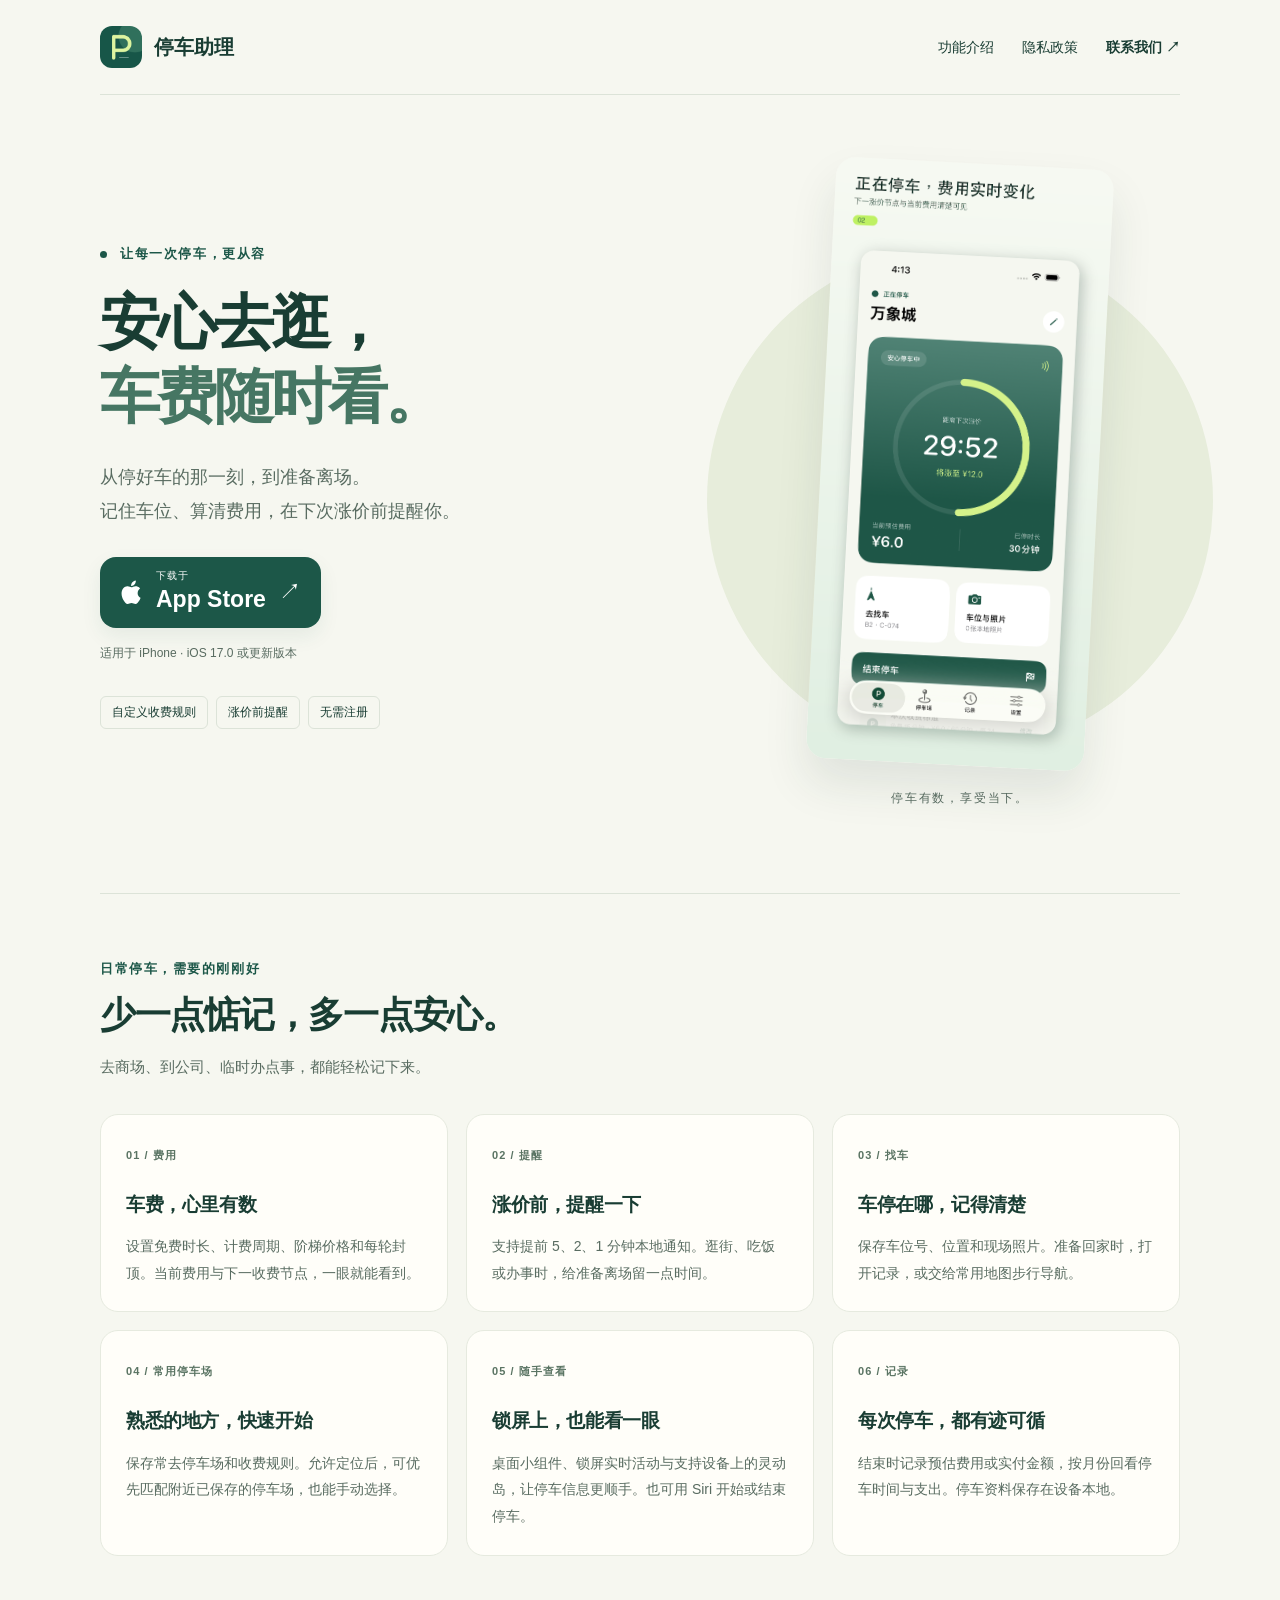
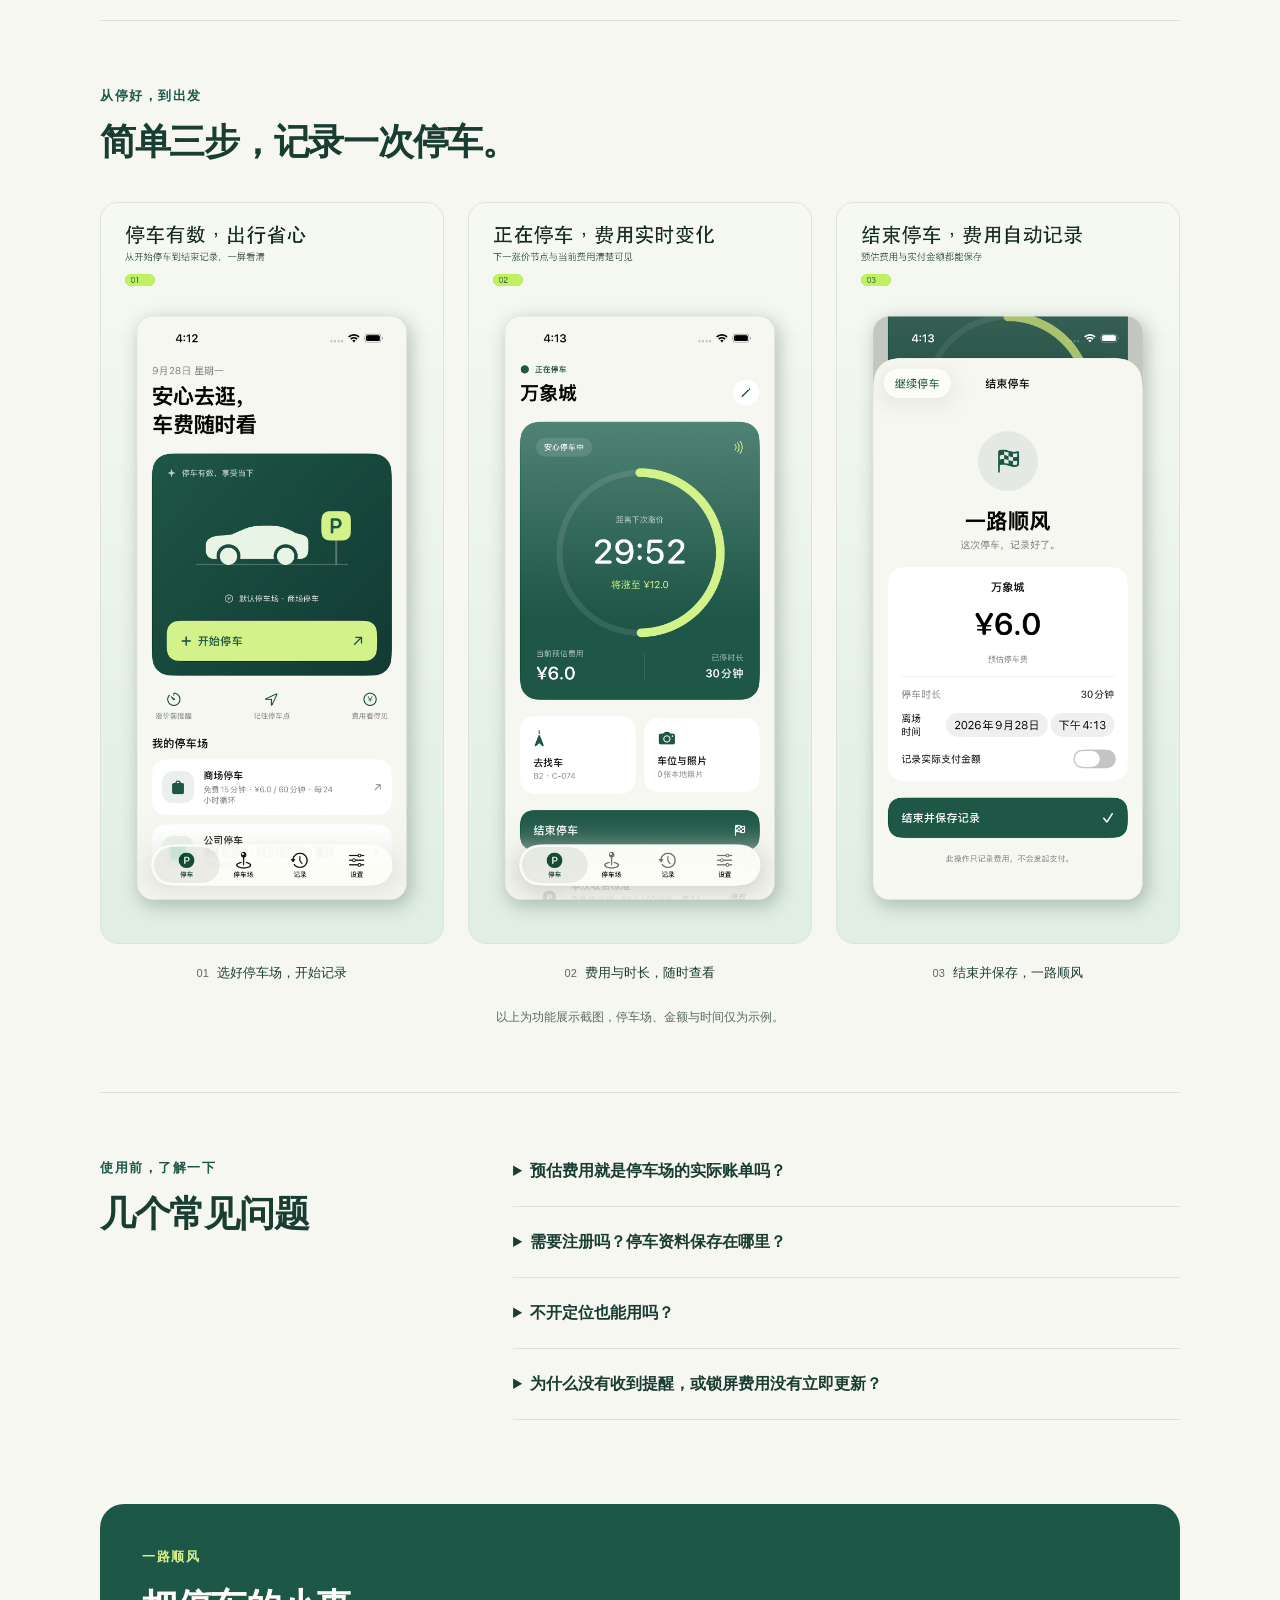
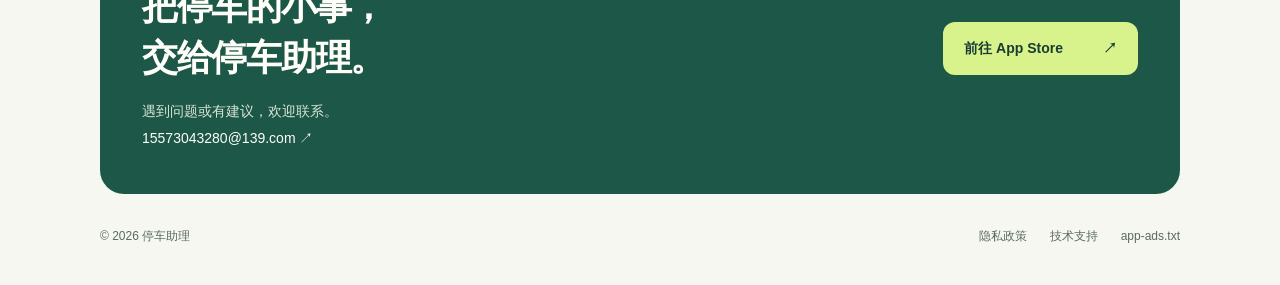
==== index.html @ af8eb661 "feat： 新增停车助理官网与隐私政策" ====
<!doctype html>
<html lang="zh-CN">
<head>
  <meta charset="utf-8">
  <meta name="viewport" content="width=device-width, initial-scale=1">
  <meta name="description" content="停车助理，安心去逛，车费随时看。自定义停车计费规则、涨价前提醒、车位照片、小组件与 Siri，让每一次停车更从容。">
  <meta name="theme-color" content="#1c5748">
  <meta name="apple-itunes-app" content="app-id=6817664872">
  <meta property="og:title" content="停车助理 · 安心去逛，车费随时看">
  <meta property="og:description" content="停车计时、车费估算、提前提醒与车位记录，一个清爽的小工具。">
  <meta property="og:type" content="website">
  <meta property="og:url" content="https://yu-sec.github.io/parkmate/">
  <meta property="og:image" content="https://yu-sec.github.io/parkmate/assets/app-icon.png">
  <link rel="canonical" href="https://yu-sec.github.io/parkmate/">
  <link rel="icon" type="image/png" href="assets/app-icon.png">
  <link rel="apple-touch-icon" href="assets/app-icon.png">
  <link rel="stylesheet" href="styles.css">
  <title>停车助理 · 安心去逛，车费随时看</title>
</head>
<body>
  <a class="skip-link" href="#main">跳转到主要内容</a>
  <header class="site-header wrap">
    <a class="brand" href="./" aria-label="停车助理首页">
      <img src="assets/app-icon.png" width="42" height="42" alt="">
      <span>停车助理</span>
    </a>
    <nav aria-label="主导航">
      <a class="features-link" href="#features">功能介绍</a>
      <a href="privacy.html">隐私政策</a>
      <a class="nav-contact" href="mailto:15573043280@139.com">联系我们 <span aria-hidden="true">↗</span></a>
    </nav>
  </header>

  <main id="main">
    <section class="hero wrap" aria-labelledby="hero-title">
      <div class="hero-copy">
        <p class="eyebrow"><span class="status-dot" aria-hidden="true"></span> 让每一次停车，更从容</p>
        <h1 id="hero-title">安心去逛，<br><span>车费随时看。</span></h1>
        <p class="hero-description">从停好车的那一刻，到准备离场。<br>记住车位、算清费用，在下次涨价前提醒你。</p>
        <a class="download-button" href="https://apps.apple.com/cn/app/id6817664872" aria-label="在 App Store 下载停车助理">
          <svg width="23" height="27" viewBox="0 0 24 28" fill="currentColor" aria-hidden="true"><path d="M18.4 14.4c0-3 2.5-4.5 2.6-4.6-1.4-2-3.6-2.3-4.4-2.3-1.9-.2-3.7 1.1-4.7 1.1-1 0-2.5-1.1-4.1-1-2.1 0-4 1.2-5.1 3-2.2 3.7-.6 9.3 1.5 12.3 1 1.5 2.2 3.1 3.8 3 1.5 0 2.1-1 4-1s2.5 1 4.1 1c1.7 0 2.7-1.5 3.7-3 1.2-1.7 1.7-3.4 1.7-3.5-.1 0-3.1-1.2-3.1-5ZM15.3 5.5c.8-1 1.4-2.5 1.2-4-1.2.1-2.7.9-3.6 1.9-.8.9-1.5 2.4-1.3 3.8 1.4.1 2.8-.7 3.7-1.7Z"/></svg>
          <span><small>下载于</small><strong>App Store</strong></span>
          <span class="button-arrow" aria-hidden="true">↗</span>
        </a>
        <p class="platform-note">适用于 iPhone · iOS 17.0 或更新版本</p>
        <div class="hero-tags" aria-label="产品特点"><span>自定义收费规则</span><span>涨价前提醒</span><span>无需注册</span></div>
      </div>
      <div class="hero-visual">
        <div class="visual-orbit" aria-hidden="true"></div>
        <img class="hero-screenshot" src="assets/parking-active.png" width="1242" height="2688" alt="停车助理界面：查看当前预估费用、已停时长和距离下一次涨价的倒计时" fetchpriority="high">
        <p class="visual-caption">停车有数，享受当下。</p>
      </div>
    </section>

    <section class="features-section wrap" id="features" aria-labelledby="features-title">
      <div class="section-heading"><p class="eyebrow">日常停车，需要的刚刚好</p><h2 id="features-title">少一点惦记，<br class="mobile-break">多一点安心。</h2><p>去商场、到公司、临时办点事，都能轻松记下来。</p></div>
      <div class="feature-grid">
        <article class="feature-card"><span class="feature-number">01 / 费用</span><h3>车费，心里有数</h3><p>设置免费时长、计费周期、阶梯价格和每轮封顶。当前费用与下一收费节点，一眼就能看到。</p></article>
        <article class="feature-card"><span class="feature-number">02 / 提醒</span><h3>涨价前，提醒一下</h3><p>支持提前 5、2、1 分钟本地通知。逛街、吃饭或办事时，给准备离场留一点时间。</p></article>
        <article class="feature-card"><span class="feature-number">03 / 找车</span><h3>车停在哪，记得清楚</h3><p>保存车位号、位置和现场照片。准备回家时，打开记录，或交给常用地图步行导航。</p></article>
        <article class="feature-card"><span class="feature-number">04 / 常用停车场</span><h3>熟悉的地方，快速开始</h3><p>保存常去停车场和收费规则。允许定位后，可优先匹配附近已保存的停车场，也能手动选择。</p></article>
        <article class="feature-card"><span class="feature-number">05 / 随手查看</span><h3>锁屏上，也能看一眼</h3><p>桌面小组件、锁屏实时活动与支持设备上的灵动岛，让停车信息更顺手。也可用 Siri 开始或结束停车。</p></article>
        <article class="feature-card"><span class="feature-number">06 / 记录</span><h3>每次停车，都有迹可循</h3><p>结束时记录预估费用或实付金额，按月份回看停车时间与支出。停车资料保存在设备本地。</p></article>
      </div>
    </section>

    <section class="screens-section wrap" aria-labelledby="screens-title">
      <div class="section-heading"><p class="eyebrow">从停好，到出发</p><h2 id="screens-title">简单三步，记录一次停车。</h2></div>
      <div class="screens-grid">
        <figure><img src="assets/parking-home.png" width="1242" height="2688" loading="lazy" alt="选择常用停车场并开始停车的应用界面"><figcaption><span>01</span> 选好停车场，开始记录</figcaption></figure>
        <figure><img src="assets/parking-active.png" width="1242" height="2688" loading="lazy" alt="停车中的费用估算与涨价倒计时界面"><figcaption><span>02</span> 费用与时长，随时查看</figcaption></figure>
        <figure><img src="assets/parking-finish.png" width="1242" height="2688" loading="lazy" alt="结束停车并保存费用记录的应用界面"><figcaption><span>03</span> 结束并保存，一路顺风</figcaption></figure>
      </div>
      <p class="section-note">以上为功能展示截图，停车场、金额与时间仅为示例。</p>
    </section>

    <section class="faq-section wrap" aria-labelledby="faq-title">
      <div class="section-heading"><p class="eyebrow">使用前，了解一下</p><h2 id="faq-title">几个常见问题</h2></div>
      <div class="faq-list">
        <details><summary>预估费用就是停车场的实际账单吗？</summary><p>费用根据你填写的规则计算，不接入停车场收费系统，也不会代扣停车费。请以现场收费标准和实际账单为准。会员优惠、昼夜分时等规则可能需要自行核对。</p></details>
        <details><summary>需要注册吗？停车资料保存在哪里？</summary><p>无需注册。停车场、停车记录、车位位置和照片保存在设备本地，部分数据通过本机共享容器供小组件使用。应用使用 Google AdMob 广告及友盟基础统计，相关数据处理请阅读<a href="privacy.html">隐私政策</a>。</p></details>
        <details><summary>不开定位也能用吗？</summary><p>可以手动选择停车场和填写车位。允许使用期间定位后，可匹配附近已保存的停车场并记录车位位置。应用不进行后台持续定位。</p></details>
        <details><summary>为什么没有收到提醒，或锁屏费用没有立即更新？</summary><p>请检查系统通知权限、应用内提醒设置以及专注模式。锁屏实时活动和桌面小组件由 iOS 调度，费用可能需要打开应用刷新；已停时长会继续显示。提醒仅作为辅助，请合理预留离场时间。</p></details>
      </div>
    </section>

    <section class="contact-section wrap" id="support" aria-labelledby="support-title">
      <div><p class="eyebrow">一路顺风</p><h2 id="support-title">把停车的小事，<br>交给停车助理。</h2><p>遇到问题或有建议，欢迎联系。</p><a class="contact-link" href="mailto:15573043280@139.com">15573043280@139.com <span aria-hidden="true">↗</span></a></div>
      <a class="light-button" href="https://apps.apple.com/cn/app/id6817664872">前往 App Store <span aria-hidden="true">↗</span></a>
    </section>
  </main>

  <footer class="site-footer wrap"><span>© 2026 停车助理</span><nav aria-label="页脚导航"><a href="privacy.html">隐私政策</a><a href="mailto:15573043280@139.com">技术支持</a><a href="https://yu-sec.github.io/app-ads.txt">app-ads.txt</a></nav></footer>
</body>
</html>
---- styles.css ----
:root {
  color-scheme: light;
  --canvas: #f6f7f0;
  --paper: #fffef9;
  --ink: #193d33;
  --green: #1c5748;
  --muted: #596c61;
  --lime: #d8f28c;
  --line: #dce3d8;
}

* { box-sizing: border-box; }
html { scroll-behavior: smooth; scroll-padding-top: 30px; }
body { margin: 0; background: var(--canvas); color: var(--ink); font-family: -apple-system, BlinkMacSystemFont, "PingFang SC", "Hiragino Sans GB", "Microsoft YaHei", sans-serif; line-height: 1.75; -webkit-font-smoothing: antialiased; }
img { display: block; max-width: 100%; height: auto; }
a { color: inherit; text-decoration: none; }
a:hover { text-decoration: underline; text-underline-offset: 5px; }
a:focus-visible, summary:focus-visible { outline: 3px solid #658e40; outline-offset: 6px; border-radius: 4px; }
::selection { background: var(--lime); color: var(--ink); }
.wrap { width: min(1080px, calc(100% - 64px)); margin-inline: auto; }
.skip-link { position: absolute; top: -100px; left: 20px; z-index: 10; padding: 10px 20px; background: var(--green); color: white; }
.skip-link:focus { top: 10px; }
.site-header { display: flex; align-items: center; justify-content: space-between; gap: 24px; padding-block: 26px; border-bottom: 1px solid var(--line); }
.brand { display: inline-flex; align-items: center; gap: 12px; font-size: 20px; font-weight: 700; white-space: nowrap; }
.brand img { width: 42px; height: 42px; border-radius: 12px; }
.site-header nav, .site-footer nav { display: flex; align-items: center; gap: 28px; font-size: 14px; }
.nav-contact { font-weight: 600; }
.hero { display: grid; grid-template-columns: 1.15fr 0.85fr; gap: 45px; align-items: center; padding-block: 68px 84px; }
.eyebrow { margin: 0 0 20px; font-size: 13px; font-weight: 600; letter-spacing: 0.12em; color: var(--green); }
.status-dot { display: inline-block; width: 7px; height: 7px; margin-right: 8px; border-radius: 50%; background: var(--green); }
h1, h2, h3, p { margin-top: 0; }
.hero h1 { margin-bottom: 25px; font-size: clamp(40px, 4.7vw, 62px); line-height: 1.24; letter-spacing: -0.05em; font-weight: 750; }
.hero h1 span { color: #467663; }
.hero-description { margin-bottom: 29px; font-size: 18px; color: var(--muted); line-height: 1.9; }
.download-button { display: inline-flex; gap: 13px; align-items: center; padding: 12px 20px; min-width: 216px; border-radius: 16px; background: var(--green); color: white; box-shadow: 0 8px 20px #1c574814; }
.download-button:hover, .light-button:hover { text-decoration: none; background: #284b3a; color: white; }
.download-button small { display: block; font-size: 10px; line-height: 1.4; letter-spacing: 0.12em; }
.download-button strong { display: block; font-size: 23px; line-height: 1.4; font-weight: 550; }
.button-arrow { margin-left: auto; font-size: 22px; }
.platform-note { margin: 15px 0 32px; color: var(--muted); font-size: 12px; }
.hero-tags { display: flex; flex-wrap: wrap; gap: 8px; }
.hero-tags span { border: 1px solid var(--line); padding: 5px 11px; border-radius: 6px; font-size: 12px; }
.hero-visual { position: relative; isolation: isolate; display: flex; flex-direction: column; align-items: center; }
.visual-orbit { position: absolute; z-index: -1; width: 115%; aspect-ratio: 1; top: 13%; border-radius: 50%; background: #e7eddb; }
.hero-screenshot { width: 278px; border-radius: 20px; transform: rotate(3deg); box-shadow: 0 25px 45px #193d331a; }
.visual-caption { margin: 23px 0 0; font-size: 12px; letter-spacing: 0.15em; color: var(--muted); }
.features-section, .screens-section, .faq-section { padding-block: 64px; border-top: 1px solid var(--line); }
.section-heading { margin-bottom: 34px; }
.section-heading .eyebrow { margin-bottom: 10px; }
h2 { margin-bottom: 13px; font-size: clamp(25px, 3vw, 36px); letter-spacing: -0.035em; line-height: 1.4; }
.section-heading > p:last-child { margin-bottom: 0; color: var(--muted); font-size: 15px; }
.mobile-break { display: none; }
.feature-grid { display: grid; grid-template-columns: repeat(3, 1fr); gap: 18px; }
.feature-card { background: var(--paper); border: 1px solid #e6eadf; border-radius: 18px; padding: 25px; }
.feature-number { font-size: 11px; font-weight: 650; letter-spacing: 0.1em; color: #5a7463; }
.feature-card h3 { margin: 20px 0 12px; font-size: 19px; letter-spacing: -0.02em; }
.feature-card p { margin: 0; color: var(--muted); font-size: 14px; line-height: 1.9; }
.screens-grid { display: grid; grid-template-columns: repeat(3, 1fr); gap: 24px; }
figure { margin: 0; min-width: 0; }
.screens-grid img { width: 100%; border-radius: 18px; border: 1px solid var(--line); }
figcaption { margin-top: 18px; font-size: 13px; text-align: center; }
figcaption span { margin-right: 5px; color: var(--muted); font-size: 11px; }
.section-note { margin: 22px 0 0; font-size: 12px; color: var(--muted); text-align: center; }
.faq-section { display: grid; grid-template-columns: 0.7fr 1.3fr; gap: 54px; }
.faq-list details { border-bottom: 1px solid var(--line); padding-block: 21px; }
.faq-list details:first-child { padding-top: 0; }
summary { cursor: pointer; font-weight: 600; font-size: 16px; padding-right: 12px; }
.faq-list details p { margin: 15px 0 0; color: var(--muted); font-size: 14px; }
.faq-list details a, .policy a:not(.back-link):not(.policy-toc a) { text-decoration: underline; text-underline-offset: 3px; }
.contact-section { margin-top: 20px; padding: 42px; border-radius: 24px; display: flex; align-items: center; justify-content: space-between; gap: 24px; background: var(--green); color: var(--paper); }
.contact-section .eyebrow { color: var(--lime); margin-bottom: 14px; }
.contact-section h2 { margin-bottom: 16px; }
.contact-section p:not(.eyebrow) { margin-bottom: 0; color: #d7e5d8; font-size: 14px; }
.contact-link { font-size: 14px; overflow-wrap: anywhere; }
.light-button { display: inline-flex; align-items: center; gap: 40px; white-space: nowrap; background: var(--lime); color: var(--ink); border-radius: 12px; padding: 14px 21px; font-size: 14px; font-weight: 600; }
.site-footer { display: flex; align-items: center; justify-content: space-between; gap: 20px; padding-block: 32px 38px; color: var(--muted); font-size: 12px; }
.site-footer nav { gap: 23px; font-size: 12px; }
.policy { max-width: 790px; padding-block: 45px 40px; }
.back-link { display: inline-block; margin-bottom: 28px; font-size: 14px; color: var(--green); }
.policy h1 { font-size: clamp(32px, 5vw, 43px); letter-spacing: -0.04em; line-height: 1.4; margin-bottom: 12px; }
.policy-date { color: var(--muted); font-size: 13px; }
.policy-intro { padding: 24px; border-radius: 16px; background: #eaf0e2; margin-block: 26px; }
.policy-intro p:last-child { margin-bottom: 0; }
.policy p, .policy li { font-size: 15px; line-height: 1.95; }
.policy ul, .policy ol { padding-left: 23px; }
.policy li { margin-block: 8px; }
.policy h2 { margin: 42px 0 14px; font-size: 23px; }
.policy h3 { font-size: 17px; margin: 22px 0 10px; }
.policy-toc { padding: 20px 24px; border: 1px solid var(--line); border-radius: 14px; }
.policy-toc p { font-weight: 600; margin-bottom: 10px; }
.policy-toc ol { margin: 0; columns: 2; column-gap: 25px; }
.policy-toc li { margin: 3px 0; font-size: 14px; break-inside: avoid; }
.policy .policy-note { border-left: 3px solid #84a471; padding: 13px 18px; background: #eaf0e2; }

@media (max-width: 820px) {
  .hero { gap: 25px; padding-top: 52px; }
  .hero-screenshot { width: 238px; }
  .hero-description { font-size: 16px; }
  .feature-grid { grid-template-columns: repeat(2, 1fr); }
  .faq-section { gap: 30px; }
  .screens-grid { gap: 16px; }
  figcaption { font-size: 12px; }
}

@media (max-width: 600px) {
  .wrap { width: calc(100% - 40px); }
  .site-header { padding-block: 19px; gap: 15px; }
  .brand { font-size: 17px; gap: 9px; }
  .brand img { width: 35px; height: 35px; border-radius: 10px; }
  .site-header nav { gap: 16px; font-size: 12px; }
  .features-link, .nav-contact { display: none; }
  .hero { grid-template-columns: 1fr; padding-block: 48px 52px; gap: 43px; }
  .hero h1 { font-size: 44px; }
  .hero-description { font-size: 16px; }
  .hero-screenshot { width: 245px; }
  .visual-orbit { width: min(100%, 345px); }
  .hero-visual { padding-inline: 15px; }
  .eyebrow { font-size: 11px; }
  .features-section, .screens-section, .faq-section { padding-block: 44px; }
  .feature-grid { grid-template-columns: 1fr; gap: 12px; }
  .feature-card { padding: 23px; }
  .feature-card h3 { margin-top: 11px; }
  .screens-grid { grid-template-columns: 1fr; gap: 33px; max-width: 300px; margin-inline: auto; }
  figcaption { font-size: 14px; margin-top: 12px; }
  .faq-section { grid-template-columns: 1fr; gap: 5px; }
  .faq-section .section-heading { margin-bottom: 20px; }
  .contact-section { padding: 29px 25px; flex-direction: column; align-items: flex-start; gap: 25px; border-radius: 20px; }
  .contact-section h2 { font-size: 29px; }
  .site-footer { align-items: flex-start; flex-direction: column; gap: 12px; padding-block: 26px; }
  .site-footer nav { gap: 22px; }
  .policy { padding-top: 29px; }
  .policy-intro { padding: 20px; }
  .policy-toc ol { columns: 1; }
}

@media (prefers-reduced-motion: reduce) {
  html { scroll-behavior: auto; }
}
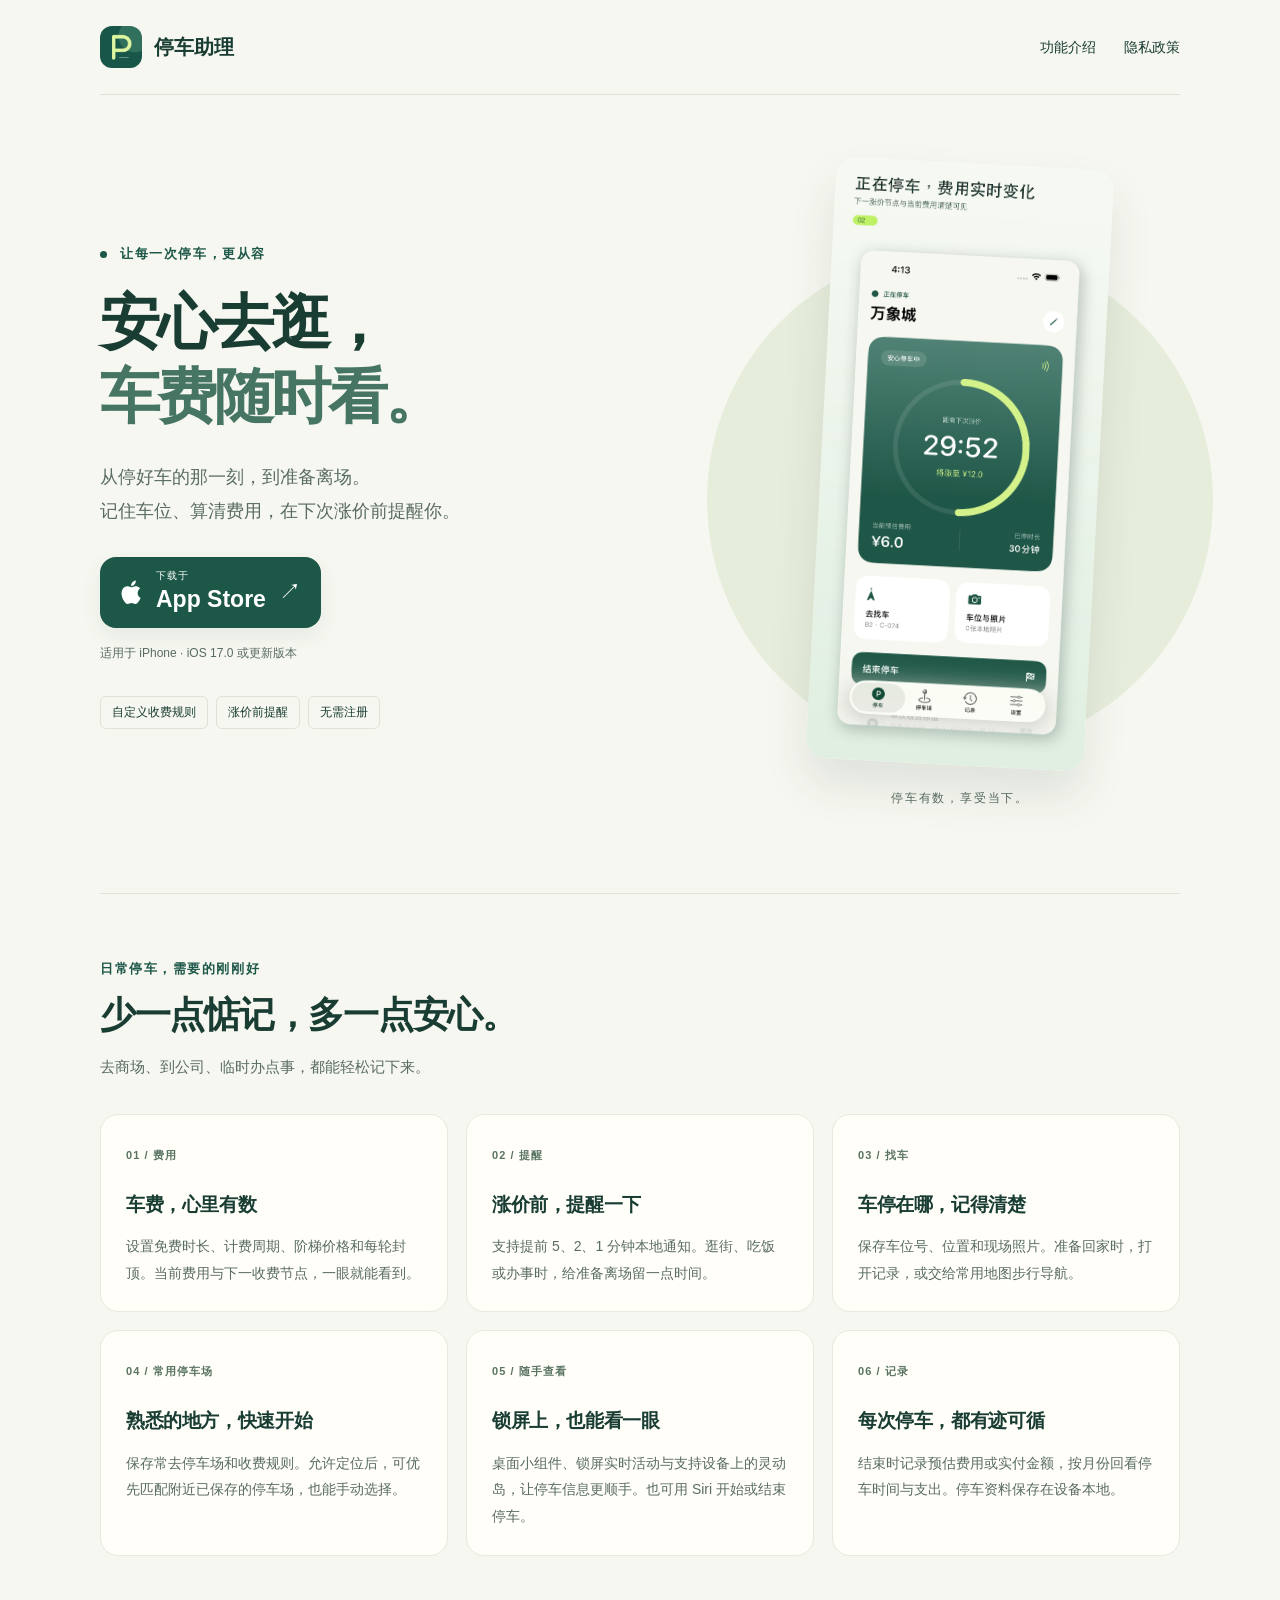
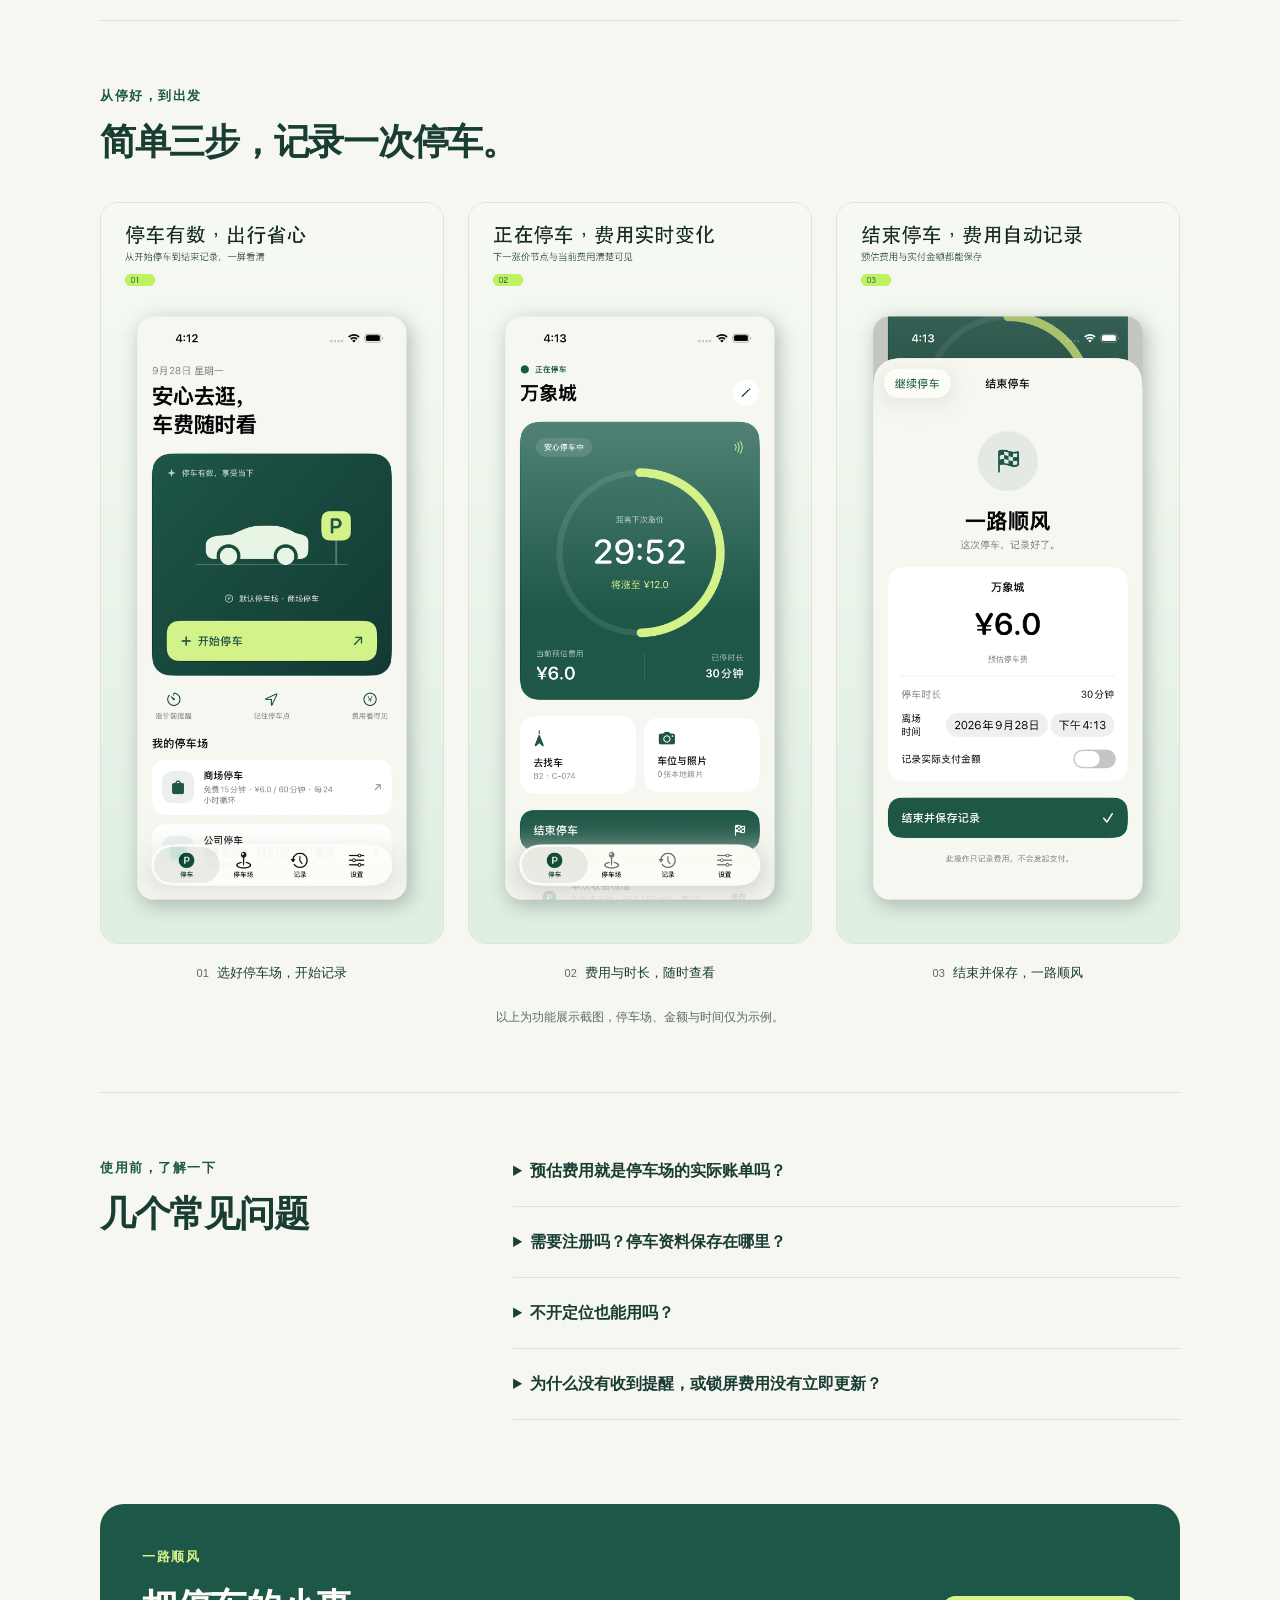
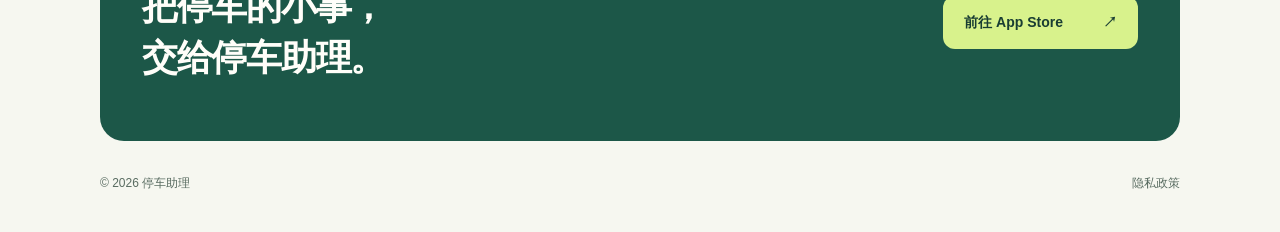
==== commit 6104c4bb: "remove： 移除网站联系入口与广告声明链接" ====
--- a/index.html
+++ b/index.html
@@ -27,7 +27,6 @@
     <nav aria-label="主导航">
       <a class="features-link" href="#features">功能介绍</a>
       <a href="privacy.html">隐私政策</a>
-      <a class="nav-contact" href="mailto:15573043280@139.com">联系我们 <span aria-hidden="true">↗</span></a>
     </nav>
   </header>
 
@@ -74,7 +73,7 @@
       <p class="section-note">以上为功能展示截图，停车场、金额与时间仅为示例。</p>
     </section>
 
-    <section class="faq-section wrap" aria-labelledby="faq-title">
+    <section class="faq-section wrap" id="faq" aria-labelledby="faq-title">
       <div class="section-heading"><p class="eyebrow">使用前，了解一下</p><h2 id="faq-title">几个常见问题</h2></div>
       <div class="faq-list">
         <details><summary>预估费用就是停车场的实际账单吗？</summary><p>费用根据你填写的规则计算，不接入停车场收费系统，也不会代扣停车费。请以现场收费标准和实际账单为准。会员优惠、昼夜分时等规则可能需要自行核对。</p></details>
@@ -84,12 +83,12 @@
       </div>
     </section>
 
-    <section class="contact-section wrap" id="support" aria-labelledby="support-title">
-      <div><p class="eyebrow">一路顺风</p><h2 id="support-title">把停车的小事，<br>交给停车助理。</h2><p>遇到问题或有建议，欢迎联系。</p><a class="contact-link" href="mailto:15573043280@139.com">15573043280@139.com <span aria-hidden="true">↗</span></a></div>
+    <section class="download-section wrap" id="download" aria-labelledby="download-title">
+      <div><p class="eyebrow">一路顺风</p><h2 id="download-title">把停车的小事，<br>交给停车助理。</h2></div>
       <a class="light-button" href="https://apps.apple.com/cn/app/id6817664872">前往 App Store <span aria-hidden="true">↗</span></a>
     </section>
   </main>
 
-  <footer class="site-footer wrap"><span>© 2026 停车助理</span><nav aria-label="页脚导航"><a href="privacy.html">隐私政策</a><a href="mailto:15573043280@139.com">技术支持</a><a href="https://yu-sec.github.io/app-ads.txt">app-ads.txt</a></nav></footer>
+  <footer class="site-footer wrap"><span>© 2026 停车助理</span><nav aria-label="页脚导航"><a href="privacy.html">隐私政策</a></nav></footer>
 </body>
 </html>
--- a/styles.css
+++ b/styles.css
@@ -24,7 +24,6 @@
 .brand { display: inline-flex; align-items: center; gap: 12px; font-size: 20px; font-weight: 700; white-space: nowrap; }
 .brand img { width: 42px; height: 42px; border-radius: 12px; }
 .site-header nav, .site-footer nav { display: flex; align-items: center; gap: 28px; font-size: 14px; }
-.nav-contact { font-weight: 600; }
 .hero { display: grid; grid-template-columns: 1.15fr 0.85fr; gap: 45px; align-items: center; padding-block: 68px 84px; }
 .eyebrow { margin: 0 0 20px; font-size: 13px; font-weight: 600; letter-spacing: 0.12em; color: var(--green); }
 .status-dot { display: inline-block; width: 7px; height: 7px; margin-right: 8px; border-radius: 50%; background: var(--green); }
@@ -67,11 +66,9 @@
 summary { cursor: pointer; font-weight: 600; font-size: 16px; padding-right: 12px; }
 .faq-list details p { margin: 15px 0 0; color: var(--muted); font-size: 14px; }
 .faq-list details a, .policy a:not(.back-link):not(.policy-toc a) { text-decoration: underline; text-underline-offset: 3px; }
-.contact-section { margin-top: 20px; padding: 42px; border-radius: 24px; display: flex; align-items: center; justify-content: space-between; gap: 24px; background: var(--green); color: var(--paper); }
-.contact-section .eyebrow { color: var(--lime); margin-bottom: 14px; }
-.contact-section h2 { margin-bottom: 16px; }
-.contact-section p:not(.eyebrow) { margin-bottom: 0; color: #d7e5d8; font-size: 14px; }
-.contact-link { font-size: 14px; overflow-wrap: anywhere; }
+.download-section { margin-top: 20px; padding: 42px; border-radius: 24px; display: flex; align-items: center; justify-content: space-between; gap: 24px; background: var(--green); color: var(--paper); }
+.download-section .eyebrow { color: var(--lime); margin-bottom: 14px; }
+.download-section h2 { margin-bottom: 16px; }
 .light-button { display: inline-flex; align-items: center; gap: 40px; white-space: nowrap; background: var(--lime); color: var(--ink); border-radius: 12px; padding: 14px 21px; font-size: 14px; font-weight: 600; }
 .site-footer { display: flex; align-items: center; justify-content: space-between; gap: 20px; padding-block: 32px 38px; color: var(--muted); font-size: 12px; }
 .site-footer nav { gap: 23px; font-size: 12px; }
@@ -108,7 +105,7 @@
   .brand { font-size: 17px; gap: 9px; }
   .brand img { width: 35px; height: 35px; border-radius: 10px; }
   .site-header nav { gap: 16px; font-size: 12px; }
-  .features-link, .nav-contact { display: none; }
+  .features-link { display: none; }
   .hero { grid-template-columns: 1fr; padding-block: 48px 52px; gap: 43px; }
   .hero h1 { font-size: 44px; }
   .hero-description { font-size: 16px; }
@@ -124,8 +121,8 @@
   figcaption { font-size: 14px; margin-top: 12px; }
   .faq-section { grid-template-columns: 1fr; gap: 5px; }
   .faq-section .section-heading { margin-bottom: 20px; }
-  .contact-section { padding: 29px 25px; flex-direction: column; align-items: flex-start; gap: 25px; border-radius: 20px; }
-  .contact-section h2 { font-size: 29px; }
+  .download-section { padding: 29px 25px; flex-direction: column; align-items: flex-start; gap: 25px; border-radius: 20px; }
+  .download-section h2 { font-size: 29px; }
   .site-footer { align-items: flex-start; flex-direction: column; gap: 12px; padding-block: 26px; }
   .site-footer nav { gap: 22px; }
   .policy { padding-top: 29px; }
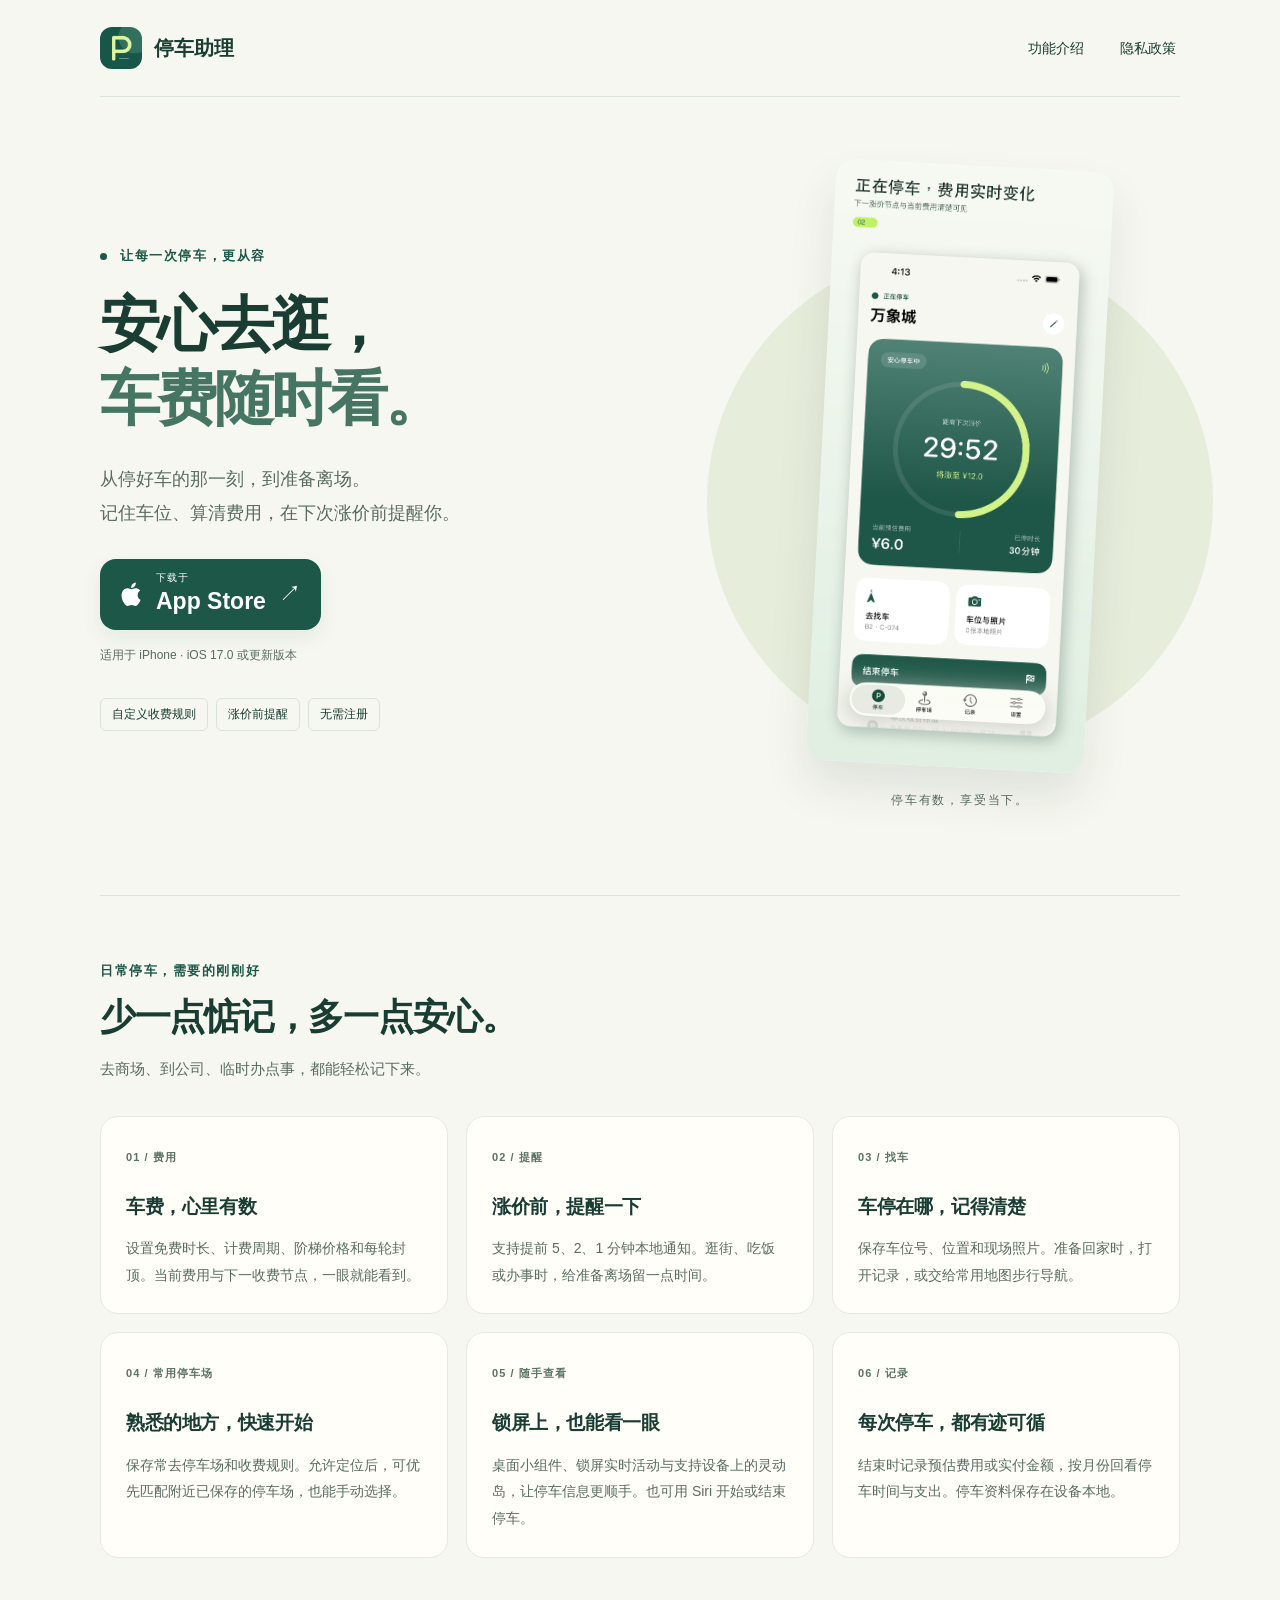
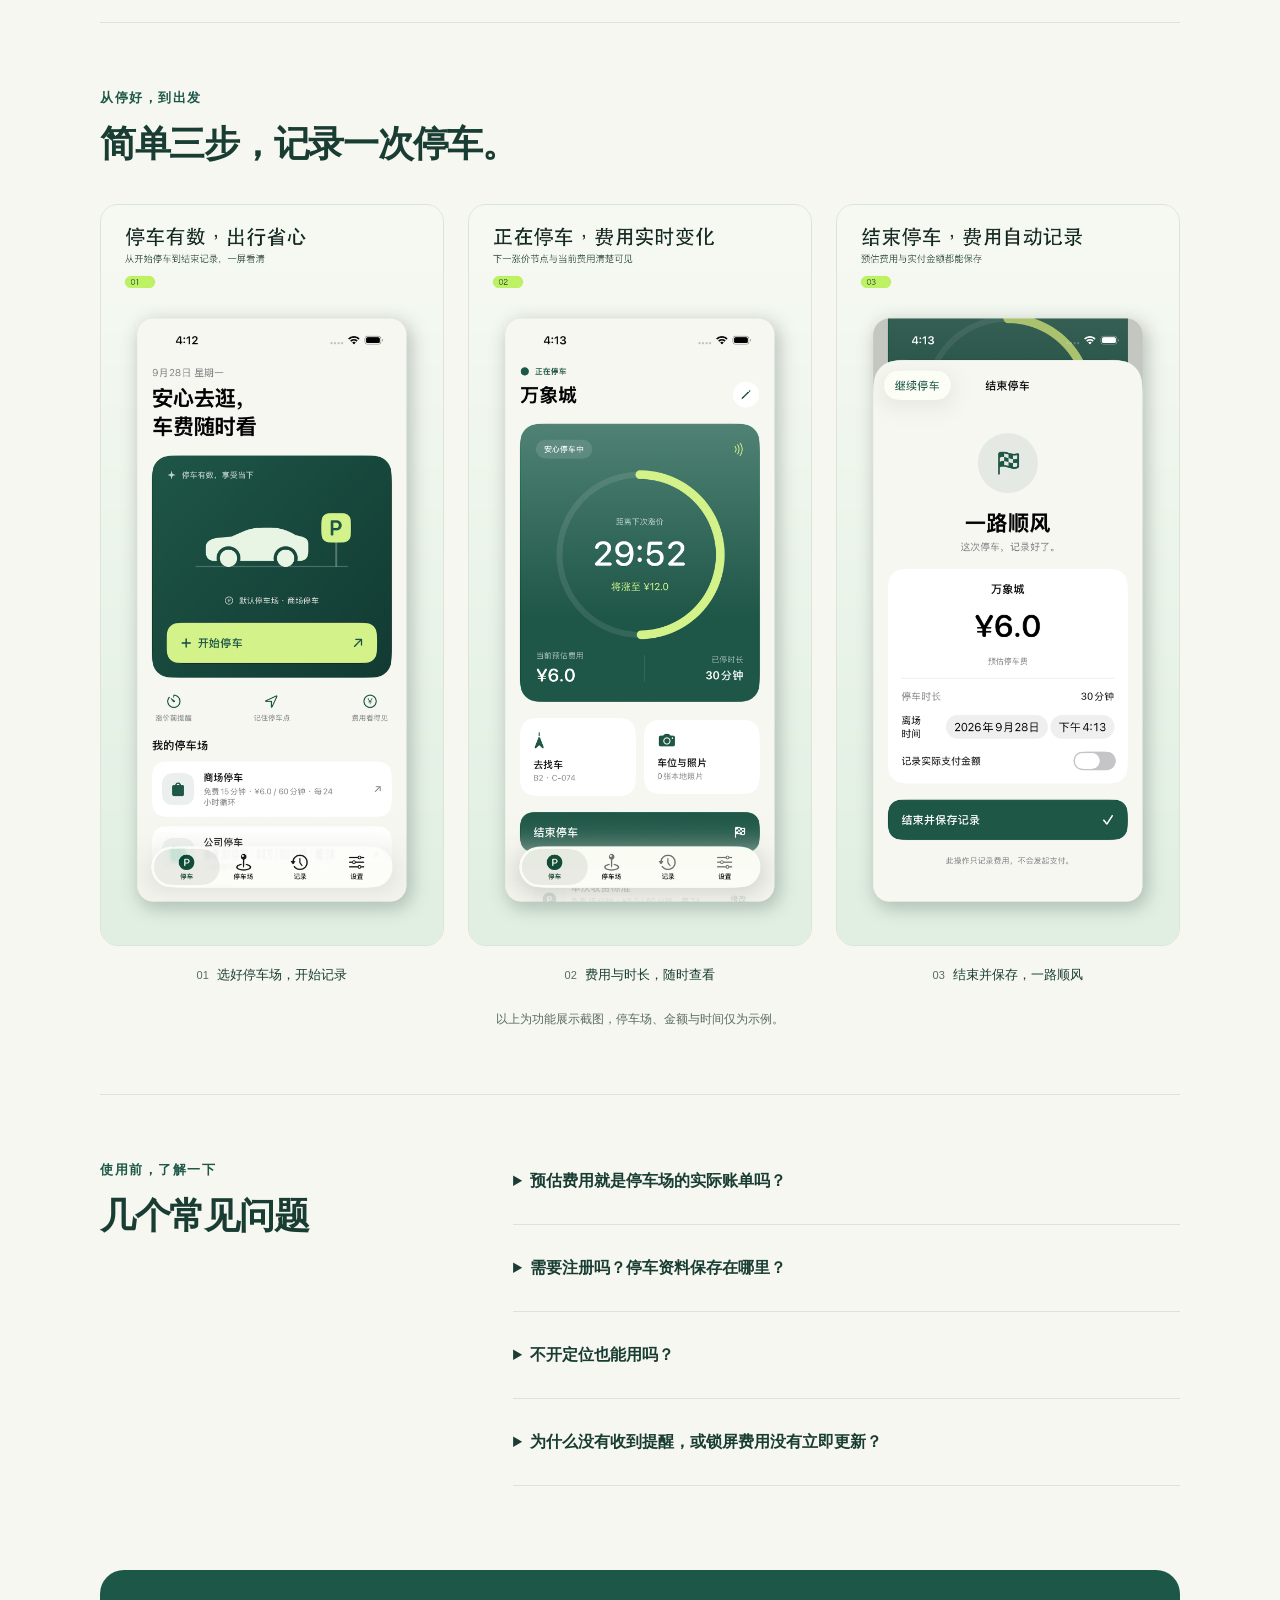
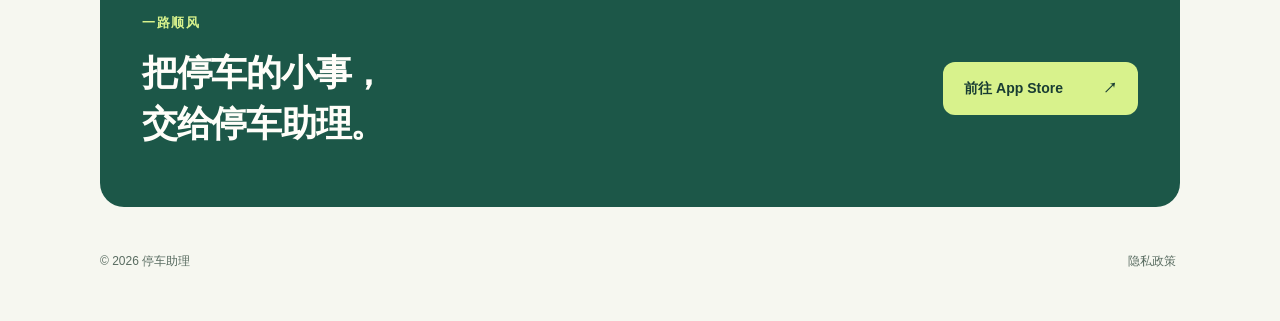
==== commit 657d9a64: "fix： 优化官网移动端布局与触控体验" ====
--- a/index.html
+++ b/index.html
@@ -2,7 +2,7 @@
 <html lang="zh-CN">
 <head>
   <meta charset="utf-8">
-  <meta name="viewport" content="width=device-width, initial-scale=1">
+  <meta name="viewport" content="width=device-width, initial-scale=1, viewport-fit=cover">
   <meta name="description" content="停车助理，安心去逛，车费随时看。自定义停车计费规则、涨价前提醒、车位照片、小组件与 Siri，让每一次停车更从容。">
   <meta name="theme-color" content="#1c5748">
   <meta name="apple-itunes-app" content="app-id=6817664872">
@@ -65,7 +65,8 @@
 
     <section class="screens-section wrap" aria-labelledby="screens-title">
       <div class="section-heading"><p class="eyebrow">从停好，到出发</p><h2 id="screens-title">简单三步，记录一次停车。</h2></div>
-      <div class="screens-grid">
+      <p class="screens-hint" id="screens-hint">左右滑动，查看完整流程 <span aria-hidden="true">↔</span></p>
+      <div class="screens-grid" tabindex="0" role="region" aria-label="应用截图" aria-describedby="screens-hint">
         <figure><img src="assets/parking-home.png" width="1242" height="2688" loading="lazy" alt="选择常用停车场并开始停车的应用界面"><figcaption><span>01</span> 选好停车场，开始记录</figcaption></figure>
         <figure><img src="assets/parking-active.png" width="1242" height="2688" loading="lazy" alt="停车中的费用估算与涨价倒计时界面"><figcaption><span>02</span> 费用与时长，随时查看</figcaption></figure>
         <figure><img src="assets/parking-finish.png" width="1242" height="2688" loading="lazy" alt="结束停车并保存费用记录的应用界面"><figcaption><span>03</span> 结束并保存，一路顺风</figcaption></figure>
--- a/styles.css
+++ b/styles.css
@@ -10,12 +10,12 @@
 }
 
 * { box-sizing: border-box; }
-html { scroll-behavior: smooth; scroll-padding-top: 30px; }
-body { margin: 0; background: var(--canvas); color: var(--ink); font-family: -apple-system, BlinkMacSystemFont, "PingFang SC", "Hiragino Sans GB", "Microsoft YaHei", sans-serif; line-height: 1.75; -webkit-font-smoothing: antialiased; }
+html { scroll-behavior: smooth; scroll-padding-top: 30px; -webkit-text-size-adjust: 100%; text-size-adjust: 100%; }
+body { margin: 0; padding-inline: env(safe-area-inset-left) env(safe-area-inset-right); background: var(--canvas); color: var(--ink); font-family: -apple-system, BlinkMacSystemFont, "PingFang SC", "Hiragino Sans GB", "Microsoft YaHei", sans-serif; line-height: 1.75; -webkit-font-smoothing: antialiased; overflow-wrap: break-word; }
 img { display: block; max-width: 100%; height: auto; }
 a { color: inherit; text-decoration: none; }
 a:hover { text-decoration: underline; text-underline-offset: 5px; }
-a:focus-visible, summary:focus-visible { outline: 3px solid #658e40; outline-offset: 6px; border-radius: 4px; }
+a:focus-visible, summary:focus-visible, .screens-grid:focus-visible { outline: 3px solid #658e40; outline-offset: 4px; border-radius: 4px; }
 ::selection { background: var(--lime); color: var(--ink); }
 .wrap { width: min(1080px, calc(100% - 64px)); margin-inline: auto; }
 .skip-link { position: absolute; top: -100px; left: 20px; z-index: 10; padding: 10px 20px; background: var(--green); color: white; }
@@ -24,7 +24,10 @@
 .brand { display: inline-flex; align-items: center; gap: 12px; font-size: 20px; font-weight: 700; white-space: nowrap; }
 .brand img { width: 42px; height: 42px; border-radius: 12px; }
 .site-header nav, .site-footer nav { display: flex; align-items: center; gap: 28px; font-size: 14px; }
-.hero { display: grid; grid-template-columns: 1.15fr 0.85fr; gap: 45px; align-items: center; padding-block: 68px 84px; }
+.site-header a, .site-footer a { display: inline-flex; align-items: center; min-height: 44px; }
+.site-header nav a, .site-footer nav a { justify-content: center; min-width: 44px; padding-inline: 4px; }
+.hero { display: grid; grid-template-columns: minmax(0, 1.15fr) minmax(0, 0.85fr); gap: 45px; align-items: center; padding-block: 68px 84px; }
+.hero > *, .faq-section > * { min-width: 0; }
 .eyebrow { margin: 0 0 20px; font-size: 13px; font-weight: 600; letter-spacing: 0.12em; color: var(--green); }
 .status-dot { display: inline-block; width: 7px; height: 7px; margin-right: 8px; border-radius: 50%; background: var(--green); }
 h1, h2, h3, p { margin-top: 0; }
@@ -55,6 +58,7 @@
 .feature-card h3 { margin: 20px 0 12px; font-size: 19px; letter-spacing: -0.02em; }
 .feature-card p { margin: 0; color: var(--muted); font-size: 14px; line-height: 1.9; }
 .screens-grid { display: grid; grid-template-columns: repeat(3, 1fr); gap: 24px; }
+.screens-hint { display: none; }
 figure { margin: 0; min-width: 0; }
 .screens-grid img { width: 100%; border-radius: 18px; border: 1px solid var(--line); }
 figcaption { margin-top: 18px; font-size: 13px; text-align: center; }
@@ -63,7 +67,7 @@
 .faq-section { display: grid; grid-template-columns: 0.7fr 1.3fr; gap: 54px; }
 .faq-list details { border-bottom: 1px solid var(--line); padding-block: 21px; }
 .faq-list details:first-child { padding-top: 0; }
-summary { cursor: pointer; font-weight: 600; font-size: 16px; padding-right: 12px; }
+summary { cursor: pointer; font-weight: 600; font-size: 16px; padding: 8px 12px 8px 0; min-height: 44px; }
 .faq-list details p { margin: 15px 0 0; color: var(--muted); font-size: 14px; }
 .faq-list details a, .policy a:not(.back-link):not(.policy-toc a) { text-decoration: underline; text-underline-offset: 3px; }
 .download-section { margin-top: 20px; padding: 42px; border-radius: 24px; display: flex; align-items: center; justify-content: space-between; gap: 24px; background: var(--green); color: var(--paper); }
@@ -73,9 +77,10 @@
 .site-footer { display: flex; align-items: center; justify-content: space-between; gap: 20px; padding-block: 32px 38px; color: var(--muted); font-size: 12px; }
 .site-footer nav { gap: 23px; font-size: 12px; }
 .policy { max-width: 790px; padding-block: 45px 40px; }
-.back-link { display: inline-block; margin-bottom: 28px; font-size: 14px; color: var(--green); }
+.back-link { display: inline-flex; align-items: center; min-height: 44px; margin-bottom: 28px; font-size: 14px; color: var(--green); }
 .policy h1 { font-size: clamp(32px, 5vw, 43px); letter-spacing: -0.04em; line-height: 1.4; margin-bottom: 12px; }
-.policy-date { color: var(--muted); font-size: 13px; }
+.policy .policy-date { display: flex; flex-wrap: wrap; gap: 4px 20px; color: var(--muted); font-size: 13px; }
+.policy-date span { white-space: nowrap; }
 .policy-intro { padding: 24px; border-radius: 16px; background: #eaf0e2; margin-block: 26px; }
 .policy-intro p:last-child { margin-bottom: 0; }
 .policy p, .policy li { font-size: 15px; line-height: 1.95; }
@@ -87,6 +92,7 @@
 .policy-toc p { font-weight: 600; margin-bottom: 10px; }
 .policy-toc ol { margin: 0; columns: 2; column-gap: 25px; }
 .policy-toc li { margin: 3px 0; font-size: 14px; break-inside: avoid; }
+.policy-toc a { display: inline-flex; align-items: center; min-height: 44px; }
 .policy .policy-note { border-left: 3px solid #84a471; padding: 13px 18px; background: #eaf0e2; }
 
 @media (max-width: 820px) {
@@ -99,34 +105,49 @@
   figcaption { font-size: 12px; }
 }
 
-@media (max-width: 600px) {
+@media (max-width: 700px) {
   .wrap { width: calc(100% - 40px); }
-  .site-header { padding-block: 19px; gap: 15px; }
+  .site-header { padding-block: max(12px, env(safe-area-inset-top)) 12px; gap: 12px; }
   .brand { font-size: 17px; gap: 9px; }
   .brand img { width: 35px; height: 35px; border-radius: 10px; }
-  .site-header nav { gap: 16px; font-size: 12px; }
-  .features-link { display: none; }
-  .hero { grid-template-columns: 1fr; padding-block: 48px 52px; gap: 43px; }
-  .hero h1 { font-size: 44px; }
-  .hero-description { font-size: 16px; }
-  .hero-screenshot { width: 245px; }
-  .visual-orbit { width: min(100%, 345px); }
-  .hero-visual { padding-inline: 15px; }
-  .eyebrow { font-size: 11px; }
-  .features-section, .screens-section, .faq-section { padding-block: 44px; }
+  .site-header nav { gap: 12px; font-size: 14px; }
+  .site-header .features-link { display: none; }
+  .hero { grid-template-columns: 1fr; padding-block: 32px 40px; gap: 32px; }
+  .hero h1 { font-size: clamp(36px, 10vw, 48px); margin-bottom: 18px; }
+  .hero-description { font-size: 16px; margin-bottom: 22px; }
+  .download-button { width: 100%; max-width: 360px; }
+  .platform-note { margin-block: 12px 20px; }
+  .hero-screenshot { width: clamp(200px, 62vw, 245px); transform: none; }
+  .visual-orbit { width: min(100%, 320px); }
+  .hero-visual { padding-inline: 12px; }
+  .eyebrow { font-size: 12px; margin-bottom: 16px; }
+  .features-section, .screens-section, .faq-section { padding-block: 36px; }
+  .section-heading { margin-bottom: 24px; }
+  .section-heading h2 { font-size: clamp(24px, 6.8vw, 30px); }
+  .mobile-break { display: initial; }
   .feature-grid { grid-template-columns: 1fr; gap: 12px; }
-  .feature-card { padding: 23px; }
+  .feature-card { padding: 20px; }
   .feature-card h3 { margin-top: 11px; }
-  .screens-grid { grid-template-columns: 1fr; gap: 33px; max-width: 300px; margin-inline: auto; }
-  figcaption { font-size: 14px; margin-top: 12px; }
+  .feature-card p { font-size: 15px; line-height: 1.8; }
+  .screens-hint { display: flex; justify-content: space-between; margin: 0 0 14px; color: var(--muted); font-size: 13px; }
+  .screens-grid { grid-template-columns: none; grid-auto-flow: column; grid-auto-columns: min(78vw, 300px); gap: 16px; width: 100%; min-width: 0; overflow-x: auto; overscroll-behavior-x: contain; scroll-snap-type: x mandatory; padding-bottom: 14px; scrollbar-width: thin; scrollbar-color: #9daf99 transparent; }
+  .screens-grid figure { scroll-snap-align: start; }
+  figcaption { font-size: 13px; margin-top: 12px; }
   .faq-section { grid-template-columns: 1fr; gap: 5px; }
   .faq-section .section-heading { margin-bottom: 20px; }
+  .faq-list details { padding-block: 12px; }
+  .faq-list details p { font-size: 15px; line-height: 1.8; }
   .download-section { padding: 29px 25px; flex-direction: column; align-items: flex-start; gap: 25px; border-radius: 20px; }
-  .download-section h2 { font-size: 29px; }
-  .site-footer { align-items: flex-start; flex-direction: column; gap: 12px; padding-block: 26px; }
-  .site-footer nav { gap: 22px; }
-  .policy { padding-top: 29px; }
+  .download-section h2 { font-size: clamp(24px, 7vw, 30px); margin-bottom: 0; }
+  .light-button { width: 100%; min-height: 52px; justify-content: space-between; gap: 16px; }
+  .site-footer { flex-wrap: wrap; gap: 12px; padding-block: 20px max(20px, env(safe-area-inset-bottom)); }
+  .site-footer nav { gap: 16px; font-size: 14px; }
+  .policy { padding-top: 20px; }
+  .back-link { margin-bottom: 18px; }
+  .policy p, .policy li { line-height: 1.85; }
+  .policy h2 { font-size: 21px; margin-top: 32px; }
   .policy-intro { padding: 20px; }
+  .policy-toc { padding: 16px 20px; }
   .policy-toc ol { columns: 1; }
 }
 
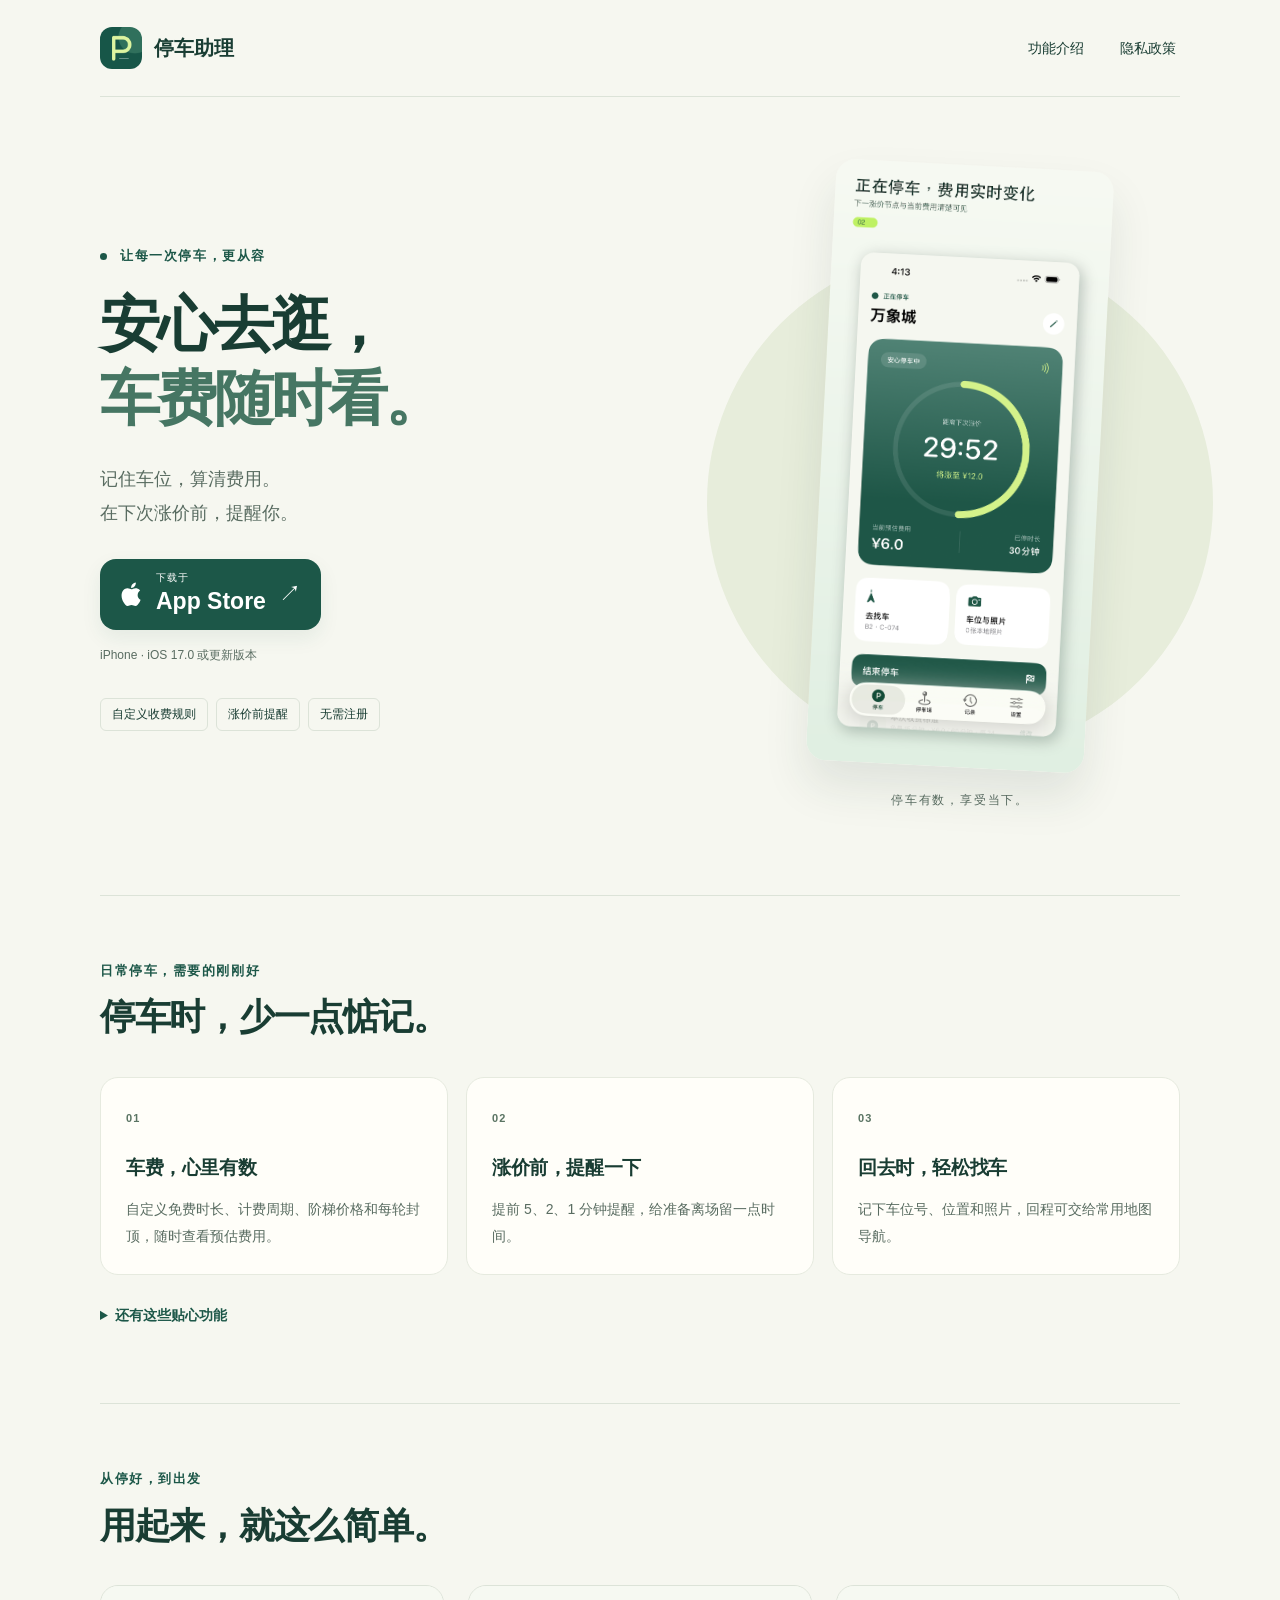
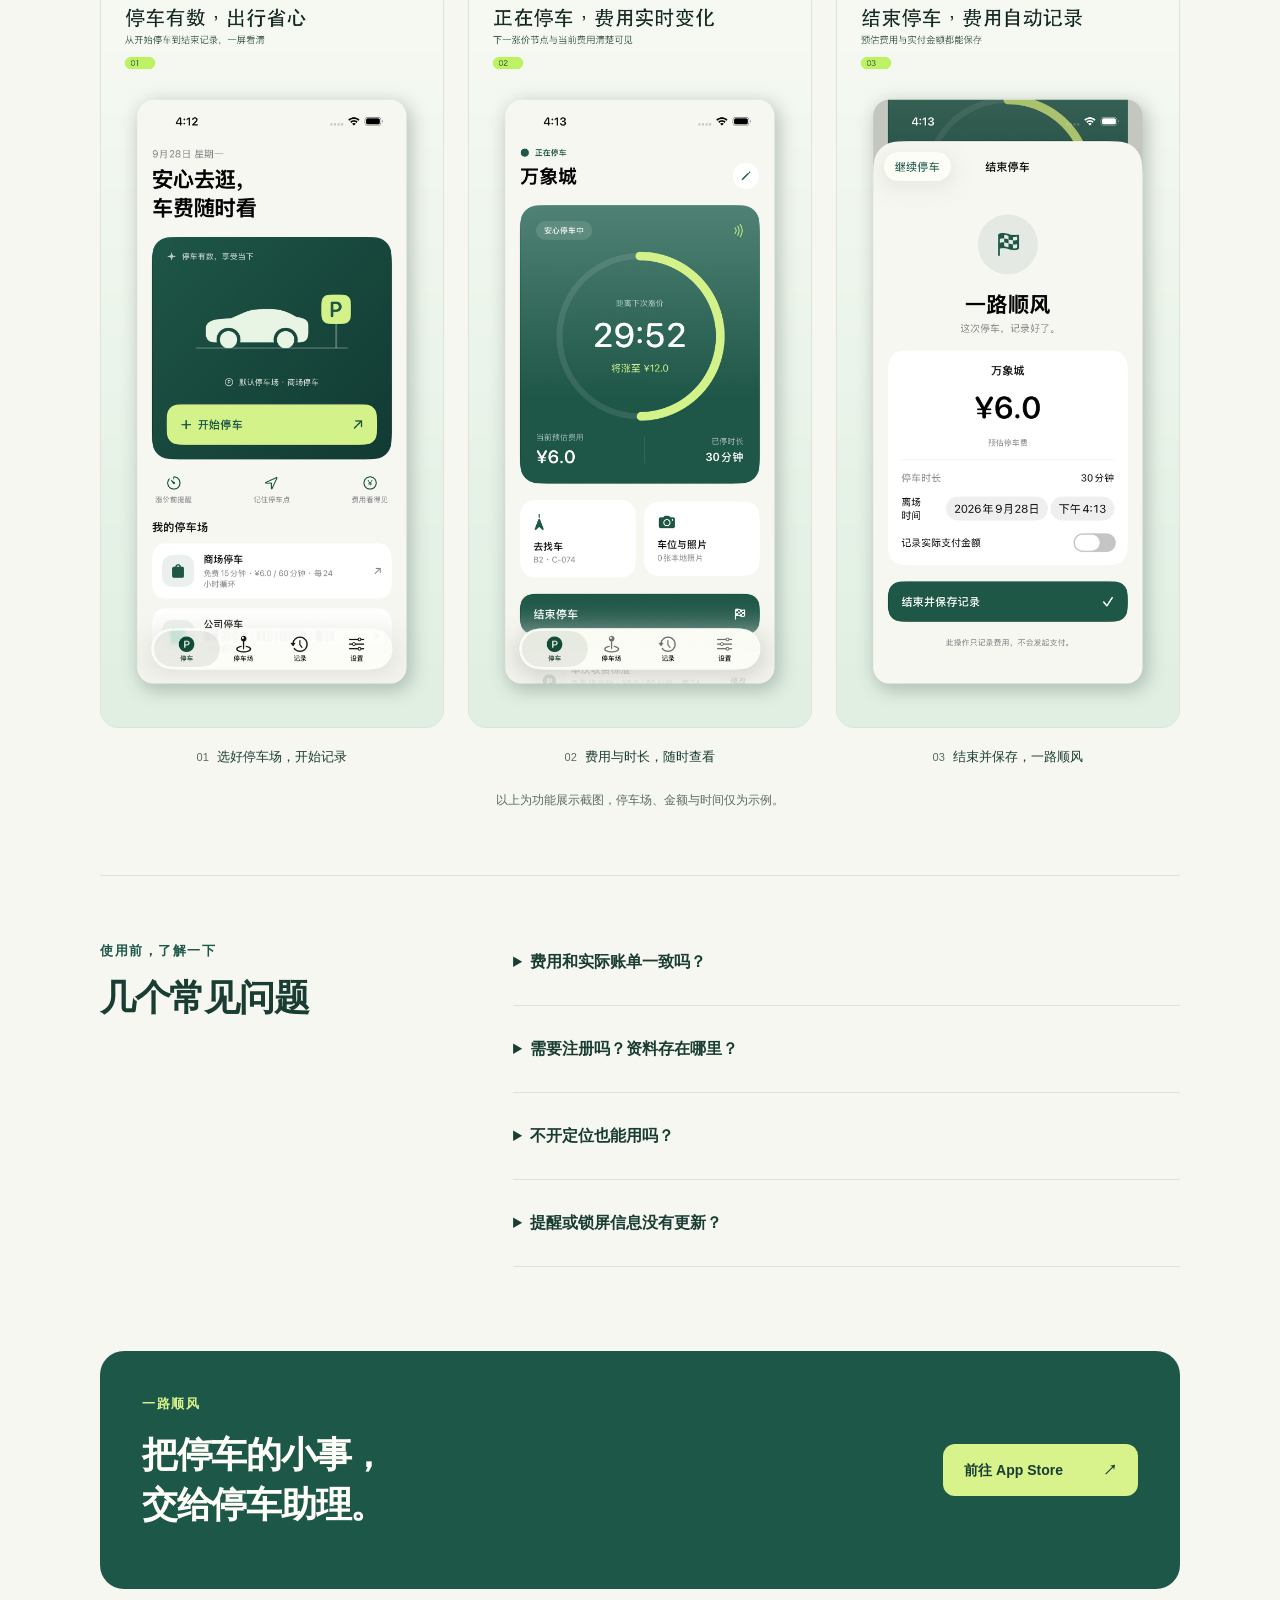
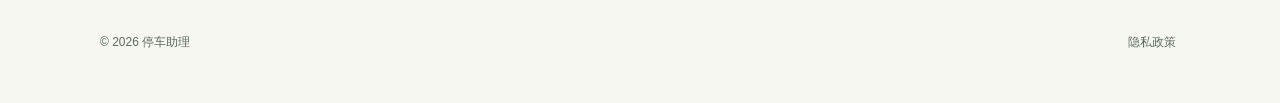
==== commit c1a5687e: "fix： 精简官网手机端布局与信息展示" ====
--- a/index.html
+++ b/index.html
@@ -14,7 +14,7 @@
   <link rel="canonical" href="https://yu-sec.github.io/parkmate/">
   <link rel="icon" type="image/png" href="assets/app-icon.png">
   <link rel="apple-touch-icon" href="assets/app-icon.png">
-  <link rel="stylesheet" href="styles.css">
+  <link rel="stylesheet" href="styles.css?v=20261014-mobile">
   <title>停车助理 · 安心去逛，车费随时看</title>
 </head>
 <body>
@@ -35,41 +35,46 @@
       <div class="hero-copy">
         <p class="eyebrow"><span class="status-dot" aria-hidden="true"></span> 让每一次停车，更从容</p>
         <h1 id="hero-title">安心去逛，<br><span>车费随时看。</span></h1>
-        <p class="hero-description">从停好车的那一刻，到准备离场。<br>记住车位、算清费用，在下次涨价前提醒你。</p>
+        <p class="hero-description">记住车位，算清费用。<br>在下次涨价前，提醒你。</p>
         <a class="download-button" href="https://apps.apple.com/cn/app/id6817664872" aria-label="在 App Store 下载停车助理">
           <svg width="23" height="27" viewBox="0 0 24 28" fill="currentColor" aria-hidden="true"><path d="M18.4 14.4c0-3 2.5-4.5 2.6-4.6-1.4-2-3.6-2.3-4.4-2.3-1.9-.2-3.7 1.1-4.7 1.1-1 0-2.5-1.1-4.1-1-2.1 0-4 1.2-5.1 3-2.2 3.7-.6 9.3 1.5 12.3 1 1.5 2.2 3.1 3.8 3 1.5 0 2.1-1 4-1s2.5 1 4.1 1c1.7 0 2.7-1.5 3.7-3 1.2-1.7 1.7-3.4 1.7-3.5-.1 0-3.1-1.2-3.1-5ZM15.3 5.5c.8-1 1.4-2.5 1.2-4-1.2.1-2.7.9-3.6 1.9-.8.9-1.5 2.4-1.3 3.8 1.4.1 2.8-.7 3.7-1.7Z"/></svg>
           <span><small>下载于</small><strong>App Store</strong></span>
           <span class="button-arrow" aria-hidden="true">↗</span>
         </a>
-        <p class="platform-note">适用于 iPhone · iOS 17.0 或更新版本</p>
+        <p class="platform-note"><span class="mobile-note">无需注册 · </span>iPhone · iOS 17.0 或更新版本</p>
         <div class="hero-tags" aria-label="产品特点"><span>自定义收费规则</span><span>涨价前提醒</span><span>无需注册</span></div>
       </div>
       <div class="hero-visual">
         <div class="visual-orbit" aria-hidden="true"></div>
-        <img class="hero-screenshot" src="assets/parking-active.png" width="1242" height="2688" alt="停车助理界面：查看当前预估费用、已停时长和距离下一次涨价的倒计时" fetchpriority="high">
+        <img class="hero-screenshot" src="assets/parking-active.webp" width="1242" height="2688" alt="停车助理界面：查看当前预估费用、已停时长和距离下一次涨价的倒计时" fetchpriority="high">
         <p class="visual-caption">停车有数，享受当下。</p>
       </div>
     </section>
 
     <section class="features-section wrap" id="features" aria-labelledby="features-title">
-      <div class="section-heading"><p class="eyebrow">日常停车，需要的刚刚好</p><h2 id="features-title">少一点惦记，<br class="mobile-break">多一点安心。</h2><p>去商场、到公司、临时办点事，都能轻松记下来。</p></div>
+      <div class="section-heading"><p class="eyebrow">日常停车，需要的刚刚好</p><h2 id="features-title">停车时，少一点惦记。</h2></div>
       <div class="feature-grid">
-        <article class="feature-card"><span class="feature-number">01 / 费用</span><h3>车费，心里有数</h3><p>设置免费时长、计费周期、阶梯价格和每轮封顶。当前费用与下一收费节点，一眼就能看到。</p></article>
-        <article class="feature-card"><span class="feature-number">02 / 提醒</span><h3>涨价前，提醒一下</h3><p>支持提前 5、2、1 分钟本地通知。逛街、吃饭或办事时，给准备离场留一点时间。</p></article>
-        <article class="feature-card"><span class="feature-number">03 / 找车</span><h3>车停在哪，记得清楚</h3><p>保存车位号、位置和现场照片。准备回家时，打开记录，或交给常用地图步行导航。</p></article>
-        <article class="feature-card"><span class="feature-number">04 / 常用停车场</span><h3>熟悉的地方，快速开始</h3><p>保存常去停车场和收费规则。允许定位后，可优先匹配附近已保存的停车场，也能手动选择。</p></article>
-        <article class="feature-card"><span class="feature-number">05 / 随手查看</span><h3>锁屏上，也能看一眼</h3><p>桌面小组件、锁屏实时活动与支持设备上的灵动岛，让停车信息更顺手。也可用 Siri 开始或结束停车。</p></article>
-        <article class="feature-card"><span class="feature-number">06 / 记录</span><h3>每次停车，都有迹可循</h3><p>结束时记录预估费用或实付金额，按月份回看停车时间与支出。停车资料保存在设备本地。</p></article>
+        <article class="feature-card"><span class="feature-number" aria-hidden="true">01</span><h3>车费，心里有数</h3><p>自定义免费时长、计费周期、阶梯价格和每轮封顶，随时查看预估费用。</p></article>
+        <article class="feature-card"><span class="feature-number" aria-hidden="true">02</span><h3>涨价前，提醒一下</h3><p>提前 5、2、1 分钟提醒，给准备离场留一点时间。</p></article>
+        <article class="feature-card"><span class="feature-number" aria-hidden="true">03</span><h3>回去时，轻松找车</h3><p>记下车位号、位置和照片，回程可交给常用地图导航。</p></article>
       </div>
+      <details class="more-features">
+        <summary>还有这些贴心功能</summary>
+        <div class="feature-grid">
+          <article class="feature-card"><h3>常去的地方，快速开始</h3><p>保存常去停车场和收费规则。允许定位后，可优先匹配附近已保存的停车场，也能手动选择。</p></article>
+          <article class="feature-card"><h3>锁屏上，也能看一眼</h3><p>支持桌面小组件、锁屏实时活动与支持设备上的灵动岛，也可用 Siri 开始或结束停车。</p></article>
+          <article class="feature-card"><h3>停车记录，随时回看</h3><p>记录预估费用或实付金额，按月份回看停车时间与支出。停车资料保存在设备本地。</p></article>
+        </div>
+      </details>
     </section>
 
     <section class="screens-section wrap" aria-labelledby="screens-title">
-      <div class="section-heading"><p class="eyebrow">从停好，到出发</p><h2 id="screens-title">简单三步，记录一次停车。</h2></div>
-      <p class="screens-hint" id="screens-hint">左右滑动，查看完整流程 <span aria-hidden="true">↔</span></p>
+      <div class="section-heading"><p class="eyebrow">从停好，到出发</p><h2 id="screens-title">用起来，就这么简单。</h2></div>
+      <p class="screens-hint" id="screens-hint">左右滑动 · 点图放大 <span aria-hidden="true">↔</span></p>
       <div class="screens-grid" tabindex="0" role="region" aria-label="应用截图" aria-describedby="screens-hint">
-        <figure><img src="assets/parking-home.png" width="1242" height="2688" loading="lazy" alt="选择常用停车场并开始停车的应用界面"><figcaption><span>01</span> 选好停车场，开始记录</figcaption></figure>
-        <figure><img src="assets/parking-active.png" width="1242" height="2688" loading="lazy" alt="停车中的费用估算与涨价倒计时界面"><figcaption><span>02</span> 费用与时长，随时查看</figcaption></figure>
-        <figure><img src="assets/parking-finish.png" width="1242" height="2688" loading="lazy" alt="结束停车并保存费用记录的应用界面"><figcaption><span>03</span> 结束并保存，一路顺风</figcaption></figure>
+        <figure><a href="assets/parking-home.webp" aria-label="放大查看：选择停车场并开始记录"><img src="assets/parking-home.webp" width="1242" height="2688" loading="lazy" alt="选择常用停车场并开始停车的应用界面"></a><figcaption><span>01</span> 选好停车场，开始记录</figcaption></figure>
+        <figure><a href="assets/parking-active.webp" aria-label="放大查看：停车费用与时长"><img src="assets/parking-active.webp" width="1242" height="2688" loading="lazy" alt="停车中的费用估算与涨价倒计时界面"></a><figcaption><span>02</span> 费用与时长，随时查看</figcaption></figure>
+        <figure><a href="assets/parking-finish.webp" aria-label="放大查看：结束停车并保存记录"><img src="assets/parking-finish.webp" width="1242" height="2688" loading="lazy" alt="结束停车并保存费用记录的应用界面"></a><figcaption><span>03</span> 结束并保存，一路顺风</figcaption></figure>
       </div>
       <p class="section-note">以上为功能展示截图，停车场、金额与时间仅为示例。</p>
     </section>
@@ -77,10 +82,10 @@
     <section class="faq-section wrap" id="faq" aria-labelledby="faq-title">
       <div class="section-heading"><p class="eyebrow">使用前，了解一下</p><h2 id="faq-title">几个常见问题</h2></div>
       <div class="faq-list">
-        <details><summary>预估费用就是停车场的实际账单吗？</summary><p>费用根据你填写的规则计算，不接入停车场收费系统，也不会代扣停车费。请以现场收费标准和实际账单为准。会员优惠、昼夜分时等规则可能需要自行核对。</p></details>
-        <details><summary>需要注册吗？停车资料保存在哪里？</summary><p>无需注册。停车场、停车记录、车位位置和照片保存在设备本地，部分数据通过本机共享容器供小组件使用。应用使用 Google AdMob 广告及友盟基础统计，相关数据处理请阅读<a href="privacy.html">隐私政策</a>。</p></details>
+        <details><summary>费用和实际账单一致吗？</summary><p>费用根据你填写的规则计算，不接入停车场收费系统，也不会代扣停车费。请以现场收费标准和实际账单为准。会员优惠、昼夜分时等规则可能需要自行核对。</p></details>
+        <details><summary>需要注册吗？资料存在哪里？</summary><p>无需注册。停车场、停车记录、车位位置和照片保存在设备本地，部分数据通过本机共享容器供小组件使用。应用使用 Google AdMob 广告及友盟基础统计，相关数据处理请阅读<a href="privacy.html">隐私政策</a>。</p></details>
         <details><summary>不开定位也能用吗？</summary><p>可以手动选择停车场和填写车位。允许使用期间定位后，可匹配附近已保存的停车场并记录车位位置。应用不进行后台持续定位。</p></details>
-        <details><summary>为什么没有收到提醒，或锁屏费用没有立即更新？</summary><p>请检查系统通知权限、应用内提醒设置以及专注模式。锁屏实时活动和桌面小组件由 iOS 调度，费用可能需要打开应用刷新；已停时长会继续显示。提醒仅作为辅助，请合理预留离场时间。</p></details>
+        <details><summary>提醒或锁屏信息没有更新？</summary><p>请检查系统通知权限、应用内提醒设置以及专注模式。锁屏实时活动和桌面小组件由 iOS 调度，费用可能需要打开应用刷新；已停时长会继续显示。提醒仅作为辅助，请合理预留离场时间。</p></details>
       </div>
     </section>
 
--- a/styles.css
+++ b/styles.css
@@ -40,6 +40,7 @@
 .download-button strong { display: block; font-size: 23px; line-height: 1.4; font-weight: 550; }
 .button-arrow { margin-left: auto; font-size: 22px; }
 .platform-note { margin: 15px 0 32px; color: var(--muted); font-size: 12px; }
+.mobile-note { display: none; }
 .hero-tags { display: flex; flex-wrap: wrap; gap: 8px; }
 .hero-tags span { border: 1px solid var(--line); padding: 5px 11px; border-radius: 6px; font-size: 12px; }
 .hero-visual { position: relative; isolation: isolate; display: flex; flex-direction: column; align-items: center; }
@@ -51,13 +52,17 @@
 .section-heading .eyebrow { margin-bottom: 10px; }
 h2 { margin-bottom: 13px; font-size: clamp(25px, 3vw, 36px); letter-spacing: -0.035em; line-height: 1.4; }
 .section-heading > p:last-child { margin-bottom: 0; color: var(--muted); font-size: 15px; }
-.mobile-break { display: none; }
 .feature-grid { display: grid; grid-template-columns: repeat(3, 1fr); gap: 18px; }
 .feature-card { background: var(--paper); border: 1px solid #e6eadf; border-radius: 18px; padding: 25px; }
 .feature-number { font-size: 11px; font-weight: 650; letter-spacing: 0.1em; color: #5a7463; }
 .feature-card h3 { margin: 20px 0 12px; font-size: 19px; letter-spacing: -0.02em; }
 .feature-card p { margin: 0; color: var(--muted); font-size: 14px; line-height: 1.9; }
+.more-features { margin-top: 20px; }
+.more-features > summary { width: fit-content; color: var(--green); font-size: 14px; }
+.more-features .feature-grid { margin-top: 16px; }
+.more-features h3 { margin-top: 0; }
 .screens-grid { display: grid; grid-template-columns: repeat(3, 1fr); gap: 24px; }
+.screens-grid a { display: block; border-radius: 18px; }
 .screens-hint { display: none; }
 figure { margin: 0; min-width: 0; }
 .screens-grid img { width: 100%; border-radius: 18px; border: 1px solid var(--line); }
@@ -112,33 +117,42 @@
   .brand img { width: 35px; height: 35px; border-radius: 10px; }
   .site-header nav { gap: 12px; font-size: 14px; }
   .site-header .features-link { display: none; }
-  .hero { grid-template-columns: 1fr; padding-block: 32px 40px; gap: 32px; }
-  .hero h1 { font-size: clamp(36px, 10vw, 48px); margin-bottom: 18px; }
-  .hero-description { font-size: 16px; margin-bottom: 22px; }
-  .download-button { width: 100%; max-width: 360px; }
-  .platform-note { margin-block: 12px 20px; }
-  .hero-screenshot { width: clamp(200px, 62vw, 245px); transform: none; }
-  .visual-orbit { width: min(100%, 320px); }
-  .hero-visual { padding-inline: 12px; }
-  .eyebrow { font-size: 12px; margin-bottom: 16px; }
-  .features-section, .screens-section, .faq-section { padding-block: 36px; }
+  .hero { grid-template-columns: 1fr; padding-block: 36px 32px; gap: 0; }
+  .hero h1 { font-size: clamp(36px, 10.8vw, 48px); margin-bottom: 16px; line-height: 1.25; }
+  .hero-description { font-size: 16px; margin-bottom: 24px; line-height: 1.75; }
+  .download-button { width: 100%; max-width: 360px; min-height: 58px; padding: 8px 18px; border-radius: 13px; box-shadow: none; }
+  .download-button strong { font-size: 21px; }
+  .platform-note { margin-block: 12px 0; font-size: 11px; }
+  .mobile-note { display: inline; }
+  .hero .eyebrow, .hero-tags, .hero-visual { display: none; }
+  .section-heading .eyebrow, .download-section .eyebrow { display: none; }
+  .features-section, .screens-section, .faq-section { padding-block: 32px; }
   .section-heading { margin-bottom: 24px; }
-  .section-heading h2 { font-size: clamp(24px, 6.8vw, 30px); }
-  .mobile-break { display: initial; }
-  .feature-grid { grid-template-columns: 1fr; gap: 12px; }
-  .feature-card { padding: 20px; }
-  .feature-card h3 { margin-top: 11px; }
-  .feature-card p { font-size: 15px; line-height: 1.8; }
-  .screens-hint { display: flex; justify-content: space-between; margin: 0 0 14px; color: var(--muted); font-size: 13px; }
-  .screens-grid { grid-template-columns: none; grid-auto-flow: column; grid-auto-columns: min(78vw, 300px); gap: 16px; width: 100%; min-width: 0; overflow-x: auto; overscroll-behavior-x: contain; scroll-snap-type: x mandatory; padding-bottom: 14px; scrollbar-width: thin; scrollbar-color: #9daf99 transparent; }
+  .section-heading h2 { font-size: clamp(22px, 6vw, 28px); margin-bottom: 0; }
+  .feature-grid { grid-template-columns: 1fr; gap: 0; }
+  .feature-card { display: grid; grid-template-columns: 28px minmax(0, 1fr); column-gap: 12px; padding: 20px 0; border: 0; border-radius: 0; background: transparent; }
+  .feature-card:first-child { padding-top: 0; }
+  .feature-card + .feature-card { border-top: 1px solid var(--line); }
+  .feature-number { grid-row: 1 / 3; padding-top: 3px; font-size: 12px; }
+  .feature-card h3 { margin: 0 0 6px; font-size: 17px; }
+  .feature-card p { grid-column: 2; font-size: 14px; line-height: 1.75; }
+  .more-features { margin-top: 0; border-top: 1px solid var(--line); }
+  .more-features > summary { padding-block: 16px; }
+  .more-features .feature-grid { margin-top: 4px; }
+  .more-features .feature-card { display: block; }
+  .screens-section .section-heading { margin-bottom: 12px; }
+  .screens-hint { display: flex; justify-content: space-between; margin: 0 0 20px; color: var(--muted); font-size: 12px; }
+  .screens-grid { grid-template-columns: none; grid-auto-flow: column; grid-auto-columns: min(66vw, 224px); gap: 16px; width: 100%; min-width: 0; overflow-x: auto; overscroll-behavior-x: contain; scroll-snap-type: x mandatory; padding-block: 4px 14px; scrollbar-width: thin; scrollbar-color: #9daf99 transparent; }
   .screens-grid figure { scroll-snap-align: start; }
   figcaption { font-size: 13px; margin-top: 12px; }
+  .section-note { text-align: left; font-size: 11px; margin-top: 16px; }
   .faq-section { grid-template-columns: 1fr; gap: 5px; }
   .faq-section .section-heading { margin-bottom: 20px; }
-  .faq-list details { padding-block: 12px; }
+  .faq-list details { padding-block: 8px; }
+  .faq-list summary { font-size: 15px; }
   .faq-list details p { font-size: 15px; line-height: 1.8; }
-  .download-section { padding: 29px 25px; flex-direction: column; align-items: flex-start; gap: 25px; border-radius: 20px; }
-  .download-section h2 { font-size: clamp(24px, 7vw, 30px); margin-bottom: 0; }
+  .download-section { margin-top: 0; padding: 24px; flex-direction: column; align-items: flex-start; gap: 20px; border-radius: 18px; }
+  .download-section h2 { font-size: 24px; margin-bottom: 0; }
   .light-button { width: 100%; min-height: 52px; justify-content: space-between; gap: 16px; }
   .site-footer { flex-wrap: wrap; gap: 12px; padding-block: 20px max(20px, env(safe-area-inset-bottom)); }
   .site-footer nav { gap: 16px; font-size: 14px; }
